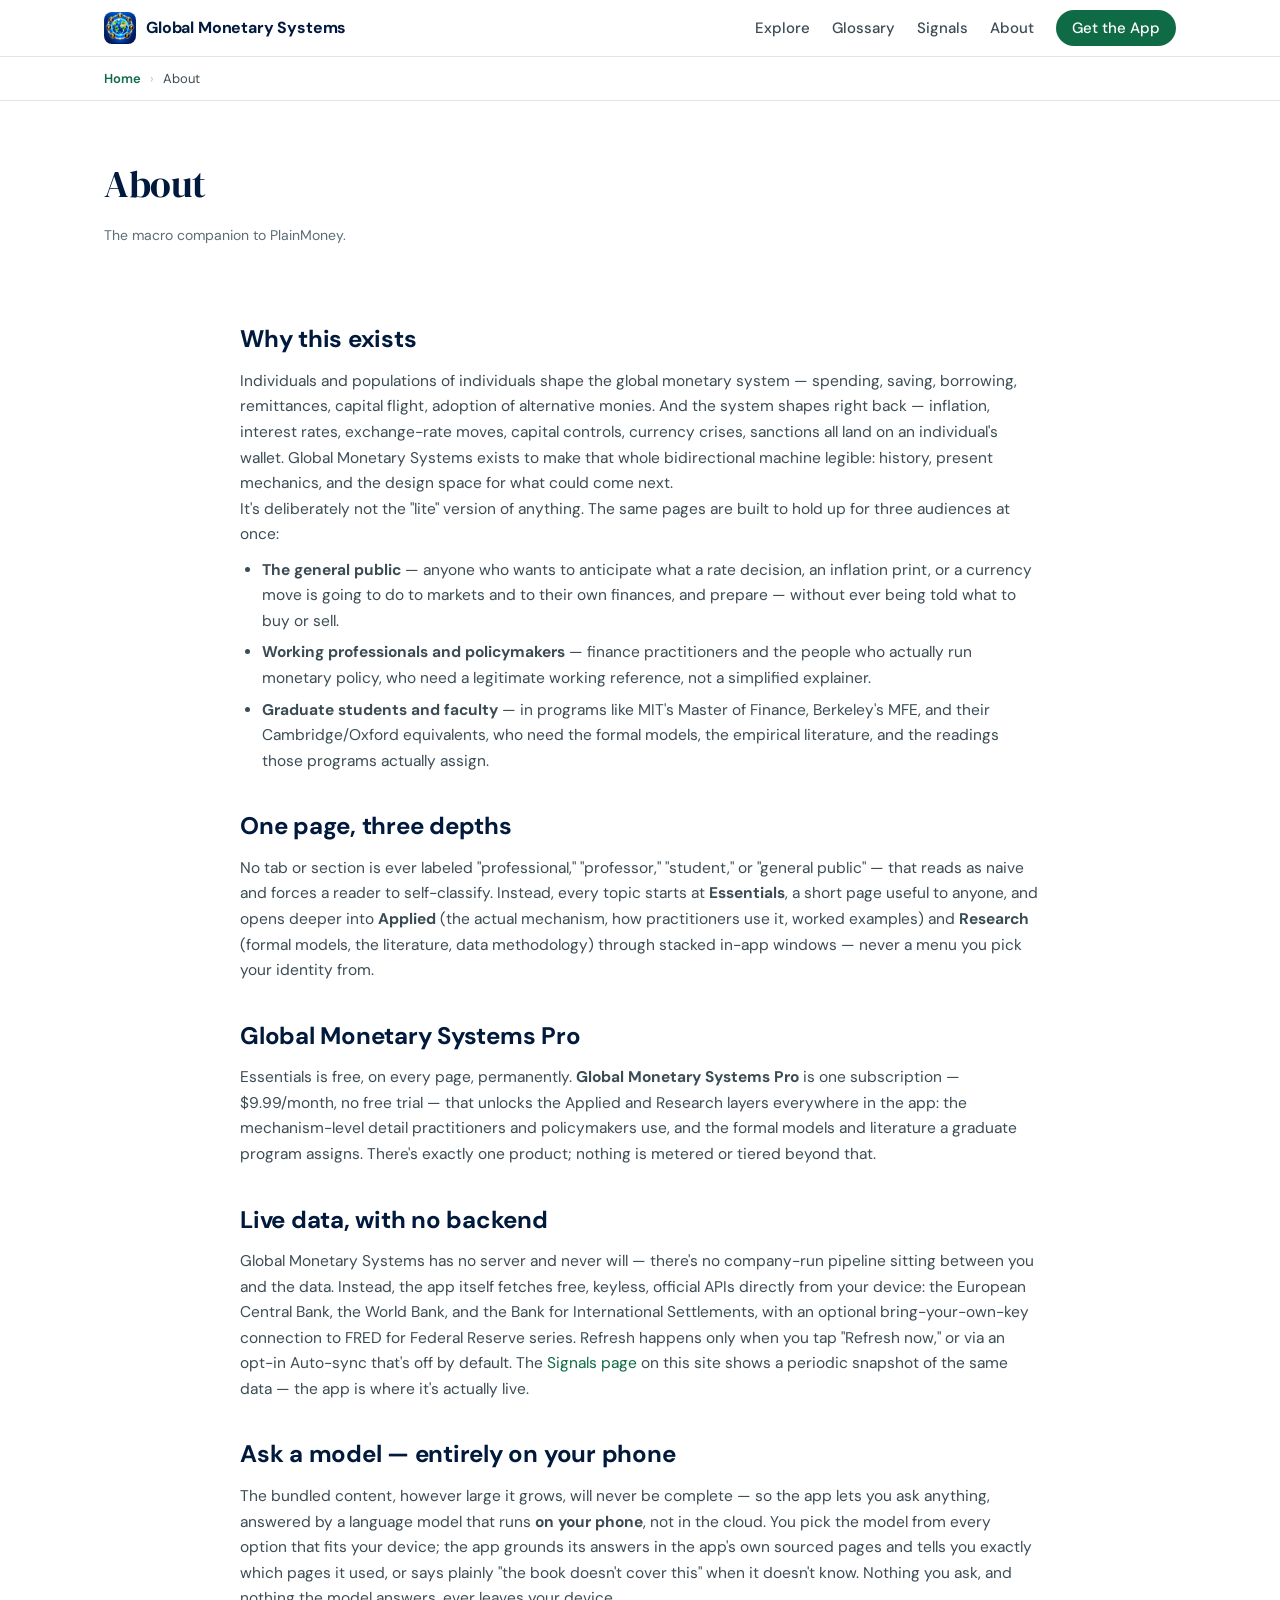
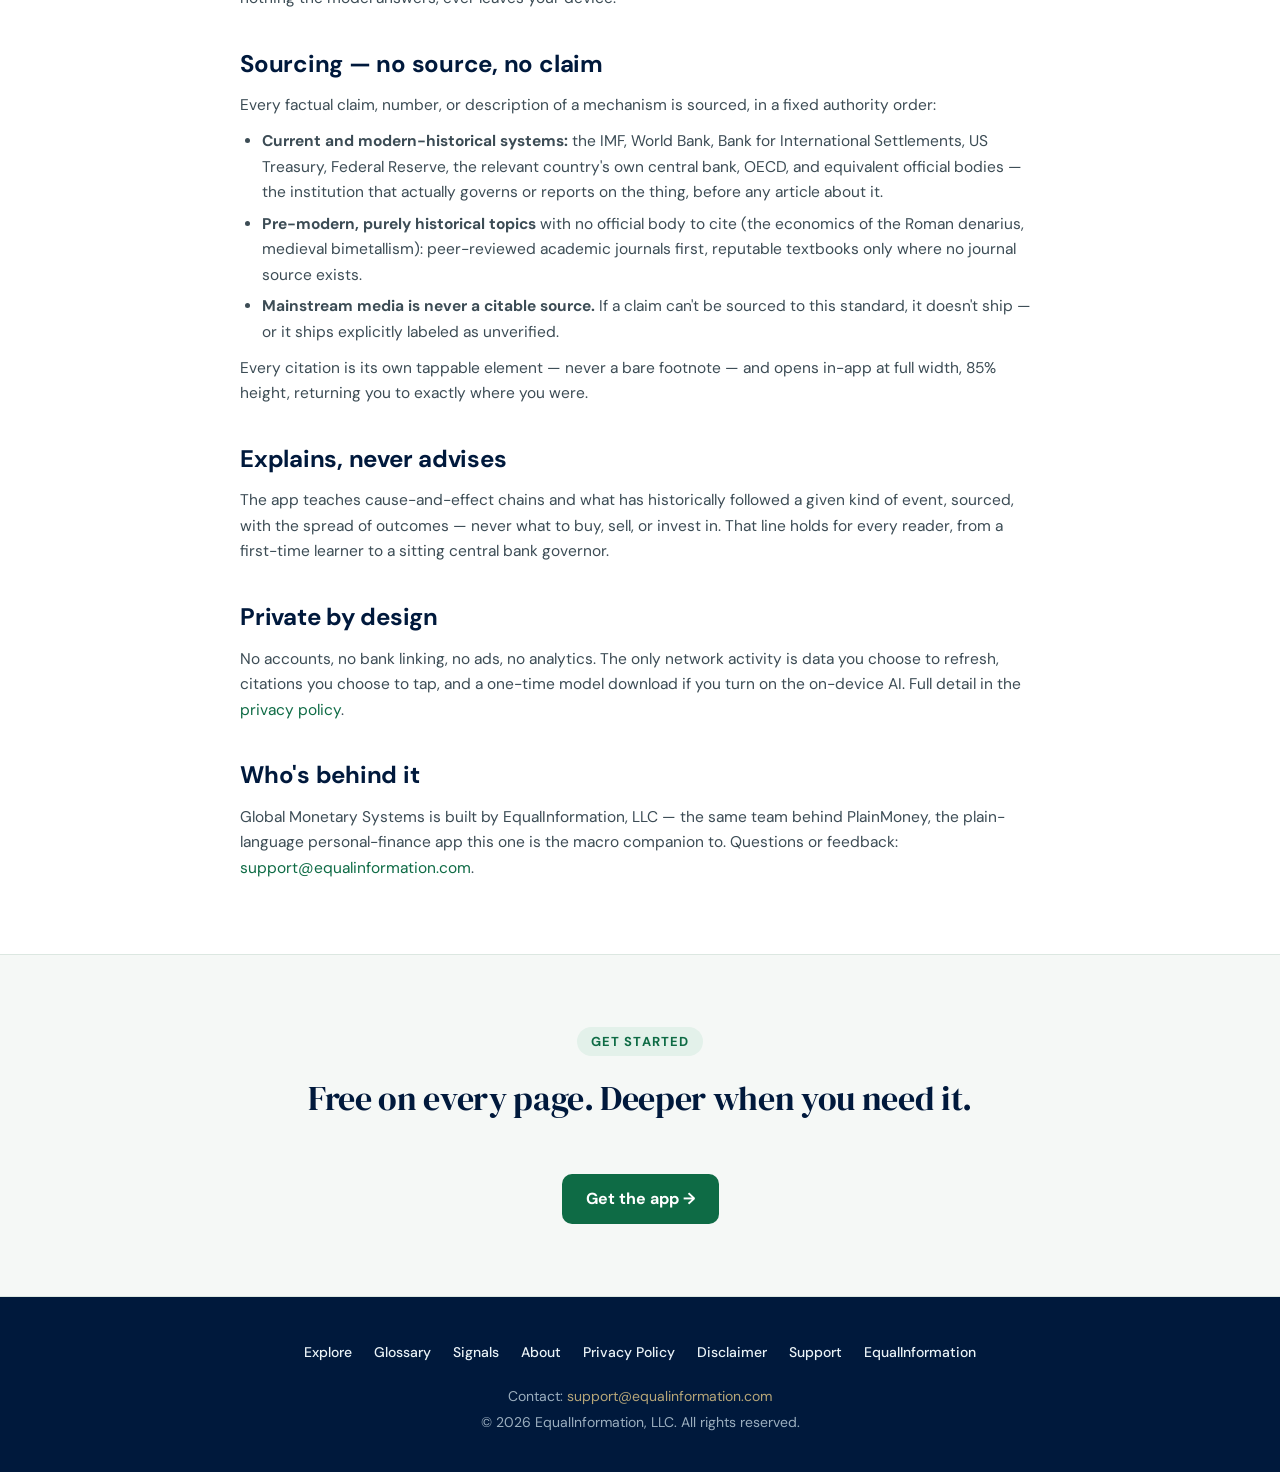
==== about/index.html @ e1665439 "Build the Global Monetary Systems companion marketing site A digital twin of the mobile apps: real s" ====
<!DOCTYPE html>
<html lang="en">
<head>
    <meta charset="UTF-8">
    <meta name="viewport" content="width=device-width, initial-scale=1.0">
    <title>About — Global Monetary Systems</title>
    <meta name="description" content="Why Global Monetary Systems exists, who it's for, the sourcing policy behind every claim, and what Global Monetary Systems Pro unlocks.">
    <link rel="canonical" href="https://bpupadhyaya.github.io/global-monetary-systems-site/about/">
    <meta property="og:title" content="About — Global Monetary Systems">
    <meta property="og:description" content="Why Global Monetary Systems exists, who it's for, and the sourcing policy behind every claim.">
    <meta property="og:url" content="https://bpupadhyaya.github.io/global-monetary-systems-site/about/">
    <meta property="og:image" content="https://bpupadhyaya.github.io/global-monetary-systems-site/assets/img/og-image.png">
    <meta property="og:type" content="website">
    <meta property="og:site_name" content="Global Monetary Systems">
    <link rel="icon" type="image/png" href="../assets/img/favicon.png">
    <link rel="apple-touch-icon" href="../assets/img/apple-touch-icon.png">
    <link rel="manifest" href="../site.webmanifest">
    <meta name="theme-color" content="#0A4A32">
    <link rel="preconnect" href="https://fonts.googleapis.com">
    <link rel="preconnect" href="https://fonts.gstatic.com" crossorigin>
    <link href="https://fonts.googleapis.com/css2?family=DM+Serif+Display:ital@0;1&family=DM+Sans:wght@400;500;600;700&display=swap" rel="stylesheet">
    <link rel="stylesheet" href="../assets/css/style.css">
</head>
<body>

<nav>
    <div class="nav-inner">
        <a href="../" class="nav-logo">
            <img src="../assets/img/favicon.png" alt="" width="32" height="32">
            Global Monetary Systems
        </a>
        <ul class="nav-links">
            <li><a href="../explore/">Explore</a></li>
            <li><a href="../glossary/">Glossary</a></li>
            <li><a href="../signals/">Signals</a></li>
            <li><a href="./">About</a></li>
            <li><a href="../#download" class="nav-cta">Get the App</a></li>
        </ul>
        <button class="mobile-menu-btn" onclick="document.querySelector('.nav-links').classList.toggle('show')" aria-label="Menu">&#9776;</button>
    </div>
</nav>
<div class="crumbs" role="navigation" aria-label="Breadcrumb"><div class="wrap"><a href="../">Home</a><span class="sep">&rsaquo;</span><span class="current">About</span></div></div>

<div class="page-title"><div class="wrap">
    <h1>About</h1>
    <p class="meta">The macro companion to PlainMoney.</p>
</div></div>

<div class="content wrap">

    <h2>Why this exists</h2>
    <p>
        Individuals and populations of individuals shape the global monetary system —
        spending, saving, borrowing, remittances, capital flight, adoption of alternative
        monies. And the system shapes right back — inflation, interest rates, exchange-rate
        moves, capital controls, currency crises, sanctions all land on an individual's
        wallet. Global Monetary Systems exists to make that whole bidirectional machine
        legible: history, present mechanics, and the design space for what could come next.
    </p>
    <p>
        It's deliberately not the "lite" version of anything. The same pages are built to
        hold up for three audiences at once:
    </p>
    <ul>
        <li><strong>The general public</strong> — anyone who wants to anticipate what a rate
        decision, an inflation print, or a currency move is going to do to markets and to
        their own finances, and prepare — without ever being told what to buy or sell.</li>
        <li><strong>Working professionals and policymakers</strong> — finance practitioners
        and the people who actually run monetary policy, who need a legitimate working
        reference, not a simplified explainer.</li>
        <li><strong>Graduate students and faculty</strong> — in programs like MIT's Master of
        Finance, Berkeley's MFE, and their Cambridge/Oxford equivalents, who need the formal
        models, the empirical literature, and the readings those programs actually assign.</li>
    </ul>

    <h2>One page, three depths</h2>
    <p>
        No tab or section is ever labeled "professional," "professor," "student," or
        "general public" — that reads as naive and forces a reader to self-classify. Instead,
        every topic starts at <strong>Essentials</strong>, a short page useful to anyone, and
        opens deeper into <strong>Applied</strong> (the actual mechanism, how practitioners
        use it, worked examples) and <strong>Research</strong> (formal models, the literature,
        data methodology) through stacked in-app windows — never a menu you pick your identity
        from.
    </p>

    <h2 id="pro">Global Monetary Systems Pro</h2>
    <p>
        Essentials is free, on every page, permanently. <strong>Global Monetary Systems Pro</strong>
        is one subscription — $9.99/month, no free trial — that unlocks the Applied and
        Research layers everywhere in the app: the mechanism-level detail practitioners and
        policymakers use, and the formal models and literature a graduate program assigns.
        There's exactly one product; nothing is metered or tiered beyond that.
    </p>

    <h2 id="live-data">Live data, with no backend</h2>
    <p>
        Global Monetary Systems has no server and never will — there's no company-run
        pipeline sitting between you and the data. Instead, the app itself fetches free,
        keyless, official APIs directly from your device: the European Central Bank, the
        World Bank, and the Bank for International Settlements, with an optional
        bring-your-own-key connection to FRED for Federal Reserve series. Refresh happens
        only when you tap "Refresh now," or via an opt-in Auto-sync that's off by default.
        The <a href="../signals/">Signals page</a> on this site shows a periodic snapshot of
        the same data — the app is where it's actually live.
    </p>

    <h2>Ask a model — entirely on your phone</h2>
    <p>
        The bundled content, however large it grows, will never be complete — so the app lets
        you ask anything, answered by a language model that runs <strong>on your phone</strong>,
        not in the cloud. You pick the model from every option that fits your device; the app
        grounds its answers in the app's own sourced pages and tells you exactly which pages
        it used, or says plainly "the book doesn't cover this" when it doesn't know. Nothing
        you ask, and nothing the model answers, ever leaves your device.
    </p>

    <h2>Sourcing — no source, no claim</h2>
    <p>
        Every factual claim, number, or description of a mechanism is sourced, in a fixed
        authority order:
    </p>
    <ul>
        <li><strong>Current and modern-historical systems:</strong> the IMF, World Bank, Bank
        for International Settlements, US Treasury, Federal Reserve, the relevant country's
        own central bank, OECD, and equivalent official bodies — the institution that actually
        governs or reports on the thing, before any article about it.</li>
        <li><strong>Pre-modern, purely historical topics</strong> with no official body to
        cite (the economics of the Roman denarius, medieval bimetallism): peer-reviewed
        academic journals first, reputable textbooks only where no journal source exists.</li>
        <li><strong>Mainstream media is never a citable source.</strong> If a claim can't be
        sourced to this standard, it doesn't ship — or it ships explicitly labeled as
        unverified.</li>
    </ul>
    <p>
        Every citation is its own tappable element — never a bare footnote — and opens in-app
        at full width, 85% height, returning you to exactly where you were.
    </p>

    <h2>Explains, never advises</h2>
    <p>
        The app teaches cause-and-effect chains and what has historically followed a given
        kind of event, sourced, with the spread of outcomes — never what to buy, sell, or
        invest in. That line holds for every reader, from a first-time learner to a sitting
        central bank governor.
    </p>

    <h2>Private by design</h2>
    <p>
        No accounts, no bank linking, no ads, no analytics. The only network activity is data
        you choose to refresh, citations you choose to tap, and a one-time model download if
        you turn on the on-device AI. Full detail in the <a href="../privacy/">privacy policy</a>.
    </p>

    <h2>Who's behind it</h2>
    <p>
        Global Monetary Systems is built by EqualInformation, LLC — the same team behind
        PlainMoney, the plain-language personal-finance app this one is the macro companion
        to. Questions or feedback: <a href="mailto:support@equalinformation.com">support@equalinformation.com</a>.
    </p>

</div>

<section class="tint">
    <div class="wrap" style="text-align:center;">
        <div class="section-head">
            <span class="kicker">Get started</span>
            <h2>Free on every page. Deeper when you need it.</h2>
        </div>
        <a class="btn" href="../#download">Get the app &rarr;</a>
    </div>
</section>

<footer>
    <div class="footer-inner">
        <ul class="footer-links">
            <li><a href="../explore/">Explore</a></li>
            <li><a href="../glossary/">Glossary</a></li>
            <li><a href="../signals/">Signals</a></li>
            <li><a href="./">About</a></li>
            <li><a href="../privacy/">Privacy Policy</a></li>
            <li><a href="../disclaimer/">Disclaimer</a></li>
            <li><a href="../support/">Support</a></li>
            <li><a href="https://equalinformation.com" target="_blank" rel="noopener">EqualInformation</a></li>
        </ul>
        <p class="footer-copy">
            Contact: <a href="mailto:support@equalinformation.com">support@equalinformation.com</a><br>
            &copy; 2026 EqualInformation, LLC. All rights reserved.
        </p>
    </div>
</footer>

</body>
</html>
---- assets/css/style.css ----
/* Global Monetary Systems — brand stylesheet
   Palette: "Atlas · Green" (DESIGN.md §10) — cool near-white, display green, navy/gold/teal
   accents lifted from the app icon. Typography: DM Serif Display (headlines) + DM Sans (body). */

:root {
    --green-900: #0A4A32;
    --green-800: #0C5A3D;
    --green-700: #0E6B45;   /* display green — headings, numbers, links, active pill */
    --green-600: #158552;
    --green-500: #1B8A5A;   /* sparkline */
    --green-100: #E3F1EA;   /* soft tint */
    --navy-900: #00193C;
    --navy-700: #072243;
    --gold-500: #C9971F;
    --gold-300: #F3D58D;
    --teal-500: #3C8892;
    --teal-300: #56A5B2;
    --ink: #10202B;
    --ink-soft: #3C4C55;
    --ink-faint: #5C6C75;
    --paper: #ffffff;
    --paper-tint: #F5F8F6;   /* Atlas near-white */
    --graticule: #C7D9D0;    /* watermark line color */
    --line: #DCE7E1;
    --amber-500: #C9971F;
    --radius: 14px;
    --shadow: 0 4px 24px rgba(10, 40, 30, 0.08);
    --maxw: 1120px;
}

* { margin: 0; padding: 0; box-sizing: border-box; }

html { scroll-behavior: smooth; }

body {
    font-family: 'DM Sans', -apple-system, BlinkMacSystemFont, 'Segoe UI', Roboto, sans-serif;
    color: var(--ink);
    background: var(--paper);
    line-height: 1.65;
    -webkit-font-smoothing: antialiased;
}

h1, h2, .serif { font-family: 'DM Serif Display', Georgia, serif; }

img { max-width: 100%; }

a { color: var(--green-700); text-decoration: none; }
a:hover { text-decoration: underline; }

.wrap { max-width: var(--maxw); margin: 0 auto; padding: 0 24px; }

/* ---------- Graticule watermark ---------- */
.graticule-bg {
    background-image:
        repeating-linear-gradient(90deg, var(--graticule) 0 1px, transparent 1px 140px),
        repeating-linear-gradient(0deg, var(--graticule) 0 1px, transparent 1px 140px);
    background-position: center;
    opacity: 1;
}

/* ---------- Navigation ---------- */
nav {
    position: sticky; top: 0; z-index: 50;
    background: rgba(255, 255, 255, 0.94);
    backdrop-filter: blur(10px);
    border-bottom: 1px solid var(--line);
}
.nav-inner {
    max-width: var(--maxw); margin: 0 auto; padding: 12px 24px;
    display: flex; align-items: center; gap: 28px;
}
.nav-logo {
    display: flex; align-items: center; gap: 10px;
    font-weight: 700; font-size: 16px; color: var(--navy-900);
    letter-spacing: -0.01em; font-family: 'DM Sans', sans-serif;
}
.nav-logo:hover { text-decoration: none; }
.nav-logo img { width: 32px; height: 32px; border-radius: 8px; }
.nav-links {
    display: flex; gap: 22px; list-style: none; margin-left: auto; align-items: center;
}
.nav-links a { color: var(--ink-soft); font-size: 15px; font-weight: 500; }
.nav-links a:hover { color: var(--green-700); text-decoration: none; }
.nav-cta {
    background: var(--green-700); color: #fff !important;
    padding: 8px 16px; border-radius: 999px; font-weight: 600;
}
.nav-cta:hover { background: var(--green-800); }
.mobile-menu-btn {
    display: none; margin-left: auto; background: none; border: none;
    font-size: 24px; color: var(--navy-900); cursor: pointer;
}

/* ---------- Hero ---------- */
.hero {
    position: relative; overflow: hidden;
    background: var(--paper-tint);
    padding: 84px 0 68px;
    text-align: center;
}
.hero::before {
    content: ""; position: absolute; inset: 0;
    background-image:
        repeating-linear-gradient(90deg, var(--graticule) 0 1px, transparent 1px 130px),
        repeating-linear-gradient(0deg, var(--graticule) 0 1px, transparent 1px 130px);
    -webkit-mask-image: radial-gradient(700px 420px at 50% 0%, #000 0%, transparent 75%);
    mask-image: radial-gradient(700px 420px at 50% 0%, #000 0%, transparent 75%);
    opacity: 0.55; pointer-events: none;
}
.hero .wrap { position: relative; }
.hero-sub { padding: 56px 0 36px; }

.crumbs { background: #fff; border-bottom: 1px solid var(--line); }
.crumbs .wrap { padding: 11px 24px; font-size: 13px; color: var(--ink-faint);
  display: flex; flex-wrap: wrap; align-items: center; gap: 2px 0; }
.crumbs a { color: var(--green-700); font-weight: 600; text-decoration: none; }
.crumbs a:hover { text-decoration: underline; }
.crumbs .sep { margin: 0 9px; color: #b9c9c0; }
.crumbs .current { color: var(--ink-soft); }

.hero h1 {
    font-size: clamp(32px, 5.2vw, 54px);
    font-weight: 400; letter-spacing: -0.01em; line-height: 1.14;
    color: var(--navy-900);
}
.hero h1 .accent { color: var(--green-700); }
.hero .tagline {
    margin-top: 14px; font-size: clamp(17px, 2.2vw, 21px);
    font-weight: 600; color: var(--green-700); font-style: italic;
    font-family: 'DM Serif Display', Georgia, serif;
}
.hero .lede {
    margin: 20px auto 0; max-width: 760px;
    font-size: 17px; color: var(--ink-soft);
}

/* Store badges */
.store-buttons {
    margin-top: 30px; display: flex; gap: 6px; justify-content: center;
    align-items: center; flex-wrap: wrap;
}
.store-buttons a:hover { opacity: 0.85; }
.badge-ios { height: 52px; width: auto; display: block; }
.badge-play { height: 78px; width: auto; display: block; }
.store-buttons.pending a, .store-buttons.pending span { filter: grayscale(60%); opacity: 0.55; }
.pending-note {
    margin-top: 10px; font-size: 13px; color: var(--ink-faint); font-weight: 600;
    display: flex; align-items: center; justify-content: center; gap: 8px;
}
.pending-note .pip {
    width: 7px; height: 7px; border-radius: 50%; background: var(--gold-500);
    display: inline-block; box-shadow: 0 0 0 3px rgba(201,151,31,0.18);
}

/* Stats band */
.stats {
    display: flex; justify-content: center; gap: 12px; flex-wrap: wrap;
    margin-top: 40px;
}
.stat {
    background: #fff; border: 1px solid var(--line); border-radius: var(--radius);
    box-shadow: var(--shadow); padding: 16px 22px; min-width: 148px;
}
.stat .num { font-size: 25px; font-weight: 700; color: var(--green-700); letter-spacing: -0.02em; font-family: 'DM Serif Display', serif; }
.stat .label { font-size: 13px; color: var(--ink-faint); font-weight: 500; }

/* ---------- Sections ---------- */
section { padding: 72px 0; }
section.tint { background: var(--paper-tint); border-top: 1px solid var(--line); border-bottom: 1px solid var(--line); }
.section-head { text-align: center; max-width: 740px; margin: 0 auto 48px; }
.section-head .kicker {
    display: inline-block; font-size: 13px; font-weight: 700; letter-spacing: 0.08em;
    text-transform: uppercase; color: var(--green-700);
    background: var(--green-100); border-radius: 999px; padding: 4px 14px; margin-bottom: 14px;
}
.section-head h2 { font-size: clamp(25px, 3.8vw, 34px); font-weight: 400; letter-spacing: -0.01em; color: var(--navy-900); }
.section-head p { margin-top: 12px; color: var(--ink-soft); }

/* Feature grid */
.grid { display: grid; grid-template-columns: repeat(3, 1fr); gap: 22px; }
.grid.two { grid-template-columns: repeat(2, 1fr); }
.card {
    background: #fff; border: 1px solid var(--line); border-radius: var(--radius);
    box-shadow: var(--shadow); padding: 26px;
}
.card .icon {
    width: 44px; height: 44px; border-radius: 12px; display: flex;
    align-items: center; justify-content: center; font-size: 21px;
    background: var(--green-100); margin-bottom: 16px;
}
.card .icon.gold { background: #FBF0D9; }
.card .icon.teal { background: #E4F1F2; }
.card h3 { font-size: 17px; font-weight: 700; color: var(--navy-900); margin-bottom: 8px; }
.card p { font-size: 15px; color: var(--ink-soft); }
.card .pro-tag {
    display: inline-block; margin-top: 10px; font-size: 11px; font-weight: 700;
    letter-spacing: 0.06em; text-transform: uppercase; color: var(--gold-500);
    background: #FBF0D9; padding: 3px 10px; border-radius: 999px;
}
.card .app-tag {
    display: inline-block; margin-top: 10px; font-size: 11px; font-weight: 700;
    letter-spacing: 0.06em; text-transform: uppercase; color: var(--teal-500);
    background: #E4F1F2; padding: 3px 10px; border-radius: 999px;
}

/* App screenshots strip */
.screens-strip {
    display: grid; grid-template-columns: repeat(5, 1fr); gap: 22px;
    max-width: 1080px; margin: 0 auto;
}
.phone { margin: 0; text-align: center; }
.phone img {
    width: 100%; height: auto; display: block;
    border-radius: 26px;
    border: 6px solid var(--navy-900);
    box-shadow: 0 12px 34px rgba(0, 25, 60, 0.25);
    background: #000;
}
.phone figcaption {
    margin-top: 12px; font-size: 13.5px; font-weight: 600; color: var(--ink-soft);
}
@media (max-width: 980px) {
    .screens-strip { grid-template-columns: repeat(3, 1fr); }
}
@media (max-width: 640px) {
    .screens-strip { grid-template-columns: repeat(2, 1fr); max-width: 480px; }
}

/* Layer pills (Essentials / Applied / Research) */
.layers { display: flex; gap: 14px; justify-content: center; flex-wrap: wrap; margin-top: 30px; }
.layer-pill {
    flex: 1 1 260px; max-width: 320px; background: #fff; border: 1px solid var(--line);
    border-radius: var(--radius); padding: 22px; box-shadow: var(--shadow);
}
.layer-pill .tag {
    display: inline-block; font-size: 12px; font-weight: 700; letter-spacing: 0.06em;
    text-transform: uppercase; border-radius: 999px; padding: 4px 12px; margin-bottom: 12px;
}
.layer-pill.essentials .tag { background: var(--green-100); color: var(--green-700); }
.layer-pill.applied .tag,
.layer-pill.research .tag { background: #FBF0D9; color: var(--gold-500); }
.layer-pill h3 { font-size: 16px; color: var(--navy-900); margin-bottom: 8px; }
.layer-pill p { font-size: 14.5px; color: var(--ink-soft); }
.layer-pill .price { margin-top: 12px; font-size: 13px; font-weight: 700; color: var(--ink-faint); }

/* KPI / topic chips */
.chips { display: flex; flex-wrap: wrap; gap: 10px; justify-content: center; }
.chip {
    background: #fff; border: 1px solid var(--line); border-radius: 999px;
    padding: 8px 16px; font-size: 14px; font-weight: 600; color: var(--green-800, #0f5b40);
}
.chip.locked { color: var(--ink-faint); }
.chip.locked::after { content: " 🔒"; font-size: 11px; }

/* Platforms */
.platforms { display: flex; flex-wrap: wrap; gap: 12px; justify-content: center; }
.platform {
    background: #E4F1F2; color: var(--teal-500);
    border-radius: 999px; padding: 8px 18px; font-weight: 600; font-size: 14px;
}

/* Privacy banner */
.privacy-banner {
    background: linear-gradient(120deg, var(--navy-900), var(--green-900));
    color: #fff; border-radius: 20px; padding: 48px 40px; text-align: center;
}
.privacy-banner h2 { font-size: clamp(23px, 3.4vw, 30px); font-weight: 400; letter-spacing: -0.01em; }
.privacy-banner p { margin: 14px auto 0; max-width: 660px; opacity: 0.92; }
.privacy-banner a { color: var(--gold-300); font-weight: 600; }

/* ---------- Explore / module directory ---------- */
.module-grid { display: grid; grid-template-columns: repeat(2, 1fr); gap: 18px; }
@media (max-width: 760px) { .module-grid { grid-template-columns: 1fr; } }
.module-card {
    background: #fff; border: 1px solid var(--line); border-radius: var(--radius);
    padding: 22px 24px; box-shadow: var(--shadow);
}
.module-card .letter {
    display: inline-flex; align-items: center; justify-content: center;
    width: 30px; height: 30px; border-radius: 9px; background: var(--navy-900); color: #fff;
    font-weight: 700; font-size: 14px; margin-right: 10px; vertical-align: -7px;
}
.module-card h3 { display: inline; font-size: 16.5px; color: var(--navy-900); }
.module-card .q { margin-top: 8px; font-size: 14px; color: var(--ink-soft); }
.module-card ul.teasers { margin: 12px 0 0; padding-left: 0; list-style: none; }
.module-card ul.teasers li {
    font-size: 13.5px; color: var(--ink-faint); padding: 5px 0 5px 16px; position: relative;
    border-top: 1px dashed var(--line);
}
.module-card ul.teasers li:first-child { border-top: none; }
.module-card ul.teasers li::before {
    content: "›"; position: absolute; left: 0; color: var(--green-700); font-weight: 700;
}

/* ---------- Glossary ---------- */
.glossary-toolbar { max-width: 480px; margin: 0 auto 34px; }
.glossary-toolbar input[type="search"] {
    width: 100%; padding: 12px 16px; font-size: 15px; border: 1px solid var(--line);
    border-radius: 999px; font-family: inherit; color: var(--ink);
    background: #fff url('data:image/svg+xml;utf8,<svg xmlns="http://www.w3.org/2000/svg" width="16" height="16" fill="none" stroke="%235C6C75" stroke-width="2"><circle cx="6.5" cy="6.5" r="5"/><line x1="10.5" y1="10.5" x2="15" y2="15"/></svg>') no-repeat 16px center;
    padding-left: 42px;
}
.glossary-toolbar input[type="search"]:focus { outline: 2px solid var(--green-500); outline-offset: 1px; }
.glossary-grid { columns: 2 340px; column-gap: 22px; }
@media (max-width: 700px) { .glossary-grid { columns: 1; } }
.term {
    break-inside: avoid; background: #fff; border: 1px solid var(--line); border-radius: 12px;
    padding: 16px 18px; margin-bottom: 16px;
}
.term dt { font-weight: 700; color: var(--navy-900); font-size: 15.5px; }
.term dt .aka { font-weight: 500; color: var(--ink-faint); font-size: 12.5px; }
.term dd { margin: 6px 0 0; color: var(--ink-soft); font-size: 14.5px; }
.term .more { display: block; margin-top: 8px; font-size: 12.5px; font-weight: 700; color: var(--gold-500); }
.term.hide { display: none; }
.glossary-count { text-align: center; color: var(--ink-faint); font-size: 14px; margin: -14px 0 30px; }

/* ---------- Signals ---------- */
.signals-table { width: 100%; border-collapse: collapse; background: #fff; border: 1px solid var(--line); border-radius: var(--radius); overflow: hidden; }
.signals-table th, .signals-table td { padding: 14px 18px; text-align: left; font-size: 14.5px; }
.signals-table thead th {
    background: var(--paper-tint); color: var(--ink-faint); font-weight: 700; font-size: 12px;
    letter-spacing: 0.05em; text-transform: uppercase; border-bottom: 1px solid var(--line);
}
.signals-table tbody tr:not(:last-child) td { border-bottom: 1px solid var(--line); }
.signals-table td.value { font-family: 'DM Serif Display', serif; color: var(--green-700); font-size: 18px; }
.signals-table td.asof { color: var(--ink-faint); font-size: 13px; }
.signals-table td.source { color: var(--ink-faint); font-size: 13px; }
.snapshot-note {
    background: var(--green-100); border: 1px solid #cbe6d8; border-radius: var(--radius);
    padding: 16px 20px; margin: 22px 0; color: var(--green-800, #0f5b40); font-size: 14.5px;
}

/* ---------- Content pages (privacy, disclaimer, support, about) ---------- */
.page-title { padding: 52px 0 8px; }
.page-title h1 { font-size: clamp(27px, 4.2vw, 38px); font-weight: 400; letter-spacing: -0.01em; color: var(--navy-900); }
.page-title .meta { color: var(--ink-faint); margin-top: 8px; font-size: 14px; }
.content { padding: 32px 0 72px; max-width: 800px; }
.content h2, .content h3 { color: var(--navy-900); margin: 32px 0 10px; letter-spacing: -0.01em; font-weight: 700; font-family: 'DM Sans', sans-serif; }
.content h3 { font-size: 18px; }
.content p, .content li { color: var(--ink-soft); font-size: 15.5px; }
.content ul { padding-left: 22px; margin: 10px 0; }
.content li { margin: 6px 0; }
.policy-number {
    display: inline-flex; align-items: center; justify-content: center;
    width: 26px; height: 26px; border-radius: 8px; margin-right: 8px;
    background: var(--green-100); color: var(--green-700);
    font-size: 13px; font-weight: 700; vertical-align: 2px;
}
.notice {
    background: #E4F1F2; border: 1px solid #cfe3e6; border-radius: var(--radius);
    padding: 18px 22px; margin: 20px 0; color: var(--teal-500); font-size: 15px;
}

/* Buttons */
.btn {
    display: inline-block; background: var(--green-700); color: #fff;
    border-radius: 10px; padding: 12px 24px; font-weight: 700;
}
.btn:hover { background: var(--green-800); text-decoration: none; }
.btn.outline { background: transparent; border: 2px solid var(--green-700); color: var(--green-700); padding: 10px 22px; }
.btn.gold { background: var(--gold-500); }
.btn.gold:hover { background: #b3860f; }

/* ---------- Footer ---------- */
footer {
    background: var(--navy-900); color: #cfe0ea; padding: 44px 0 36px;
    font-size: 14px;
}
.footer-inner { max-width: var(--maxw); margin: 0 auto; padding: 0 24px; text-align: center; }
.footer-links { list-style: none; display: flex; gap: 22px; justify-content: center; flex-wrap: wrap; margin-bottom: 18px; }
.footer-links a { color: #eaf3f7; font-weight: 500; }
.footer-copy { opacity: 0.75; line-height: 1.9; }
.footer-copy a { color: var(--gold-300); }

/* ---------- Responsive ---------- */
@media (max-width: 860px) {
    .grid { grid-template-columns: repeat(2, 1fr); }
}
@media (max-width: 768px) {
    .nav-links {
        display: none; position: absolute; top: 100%; left: 0; right: 0;
        background: #fff; border-bottom: 1px solid var(--line);
        flex-direction: column; padding: 16px 24px; gap: 14px; align-items: flex-start;
    }
    .nav-links.show { display: flex; }
    .mobile-menu-btn { display: block; }
}
@media (max-width: 560px) {
    .grid { grid-template-columns: 1fr; }
    .hero { padding: 56px 0 48px; }
}
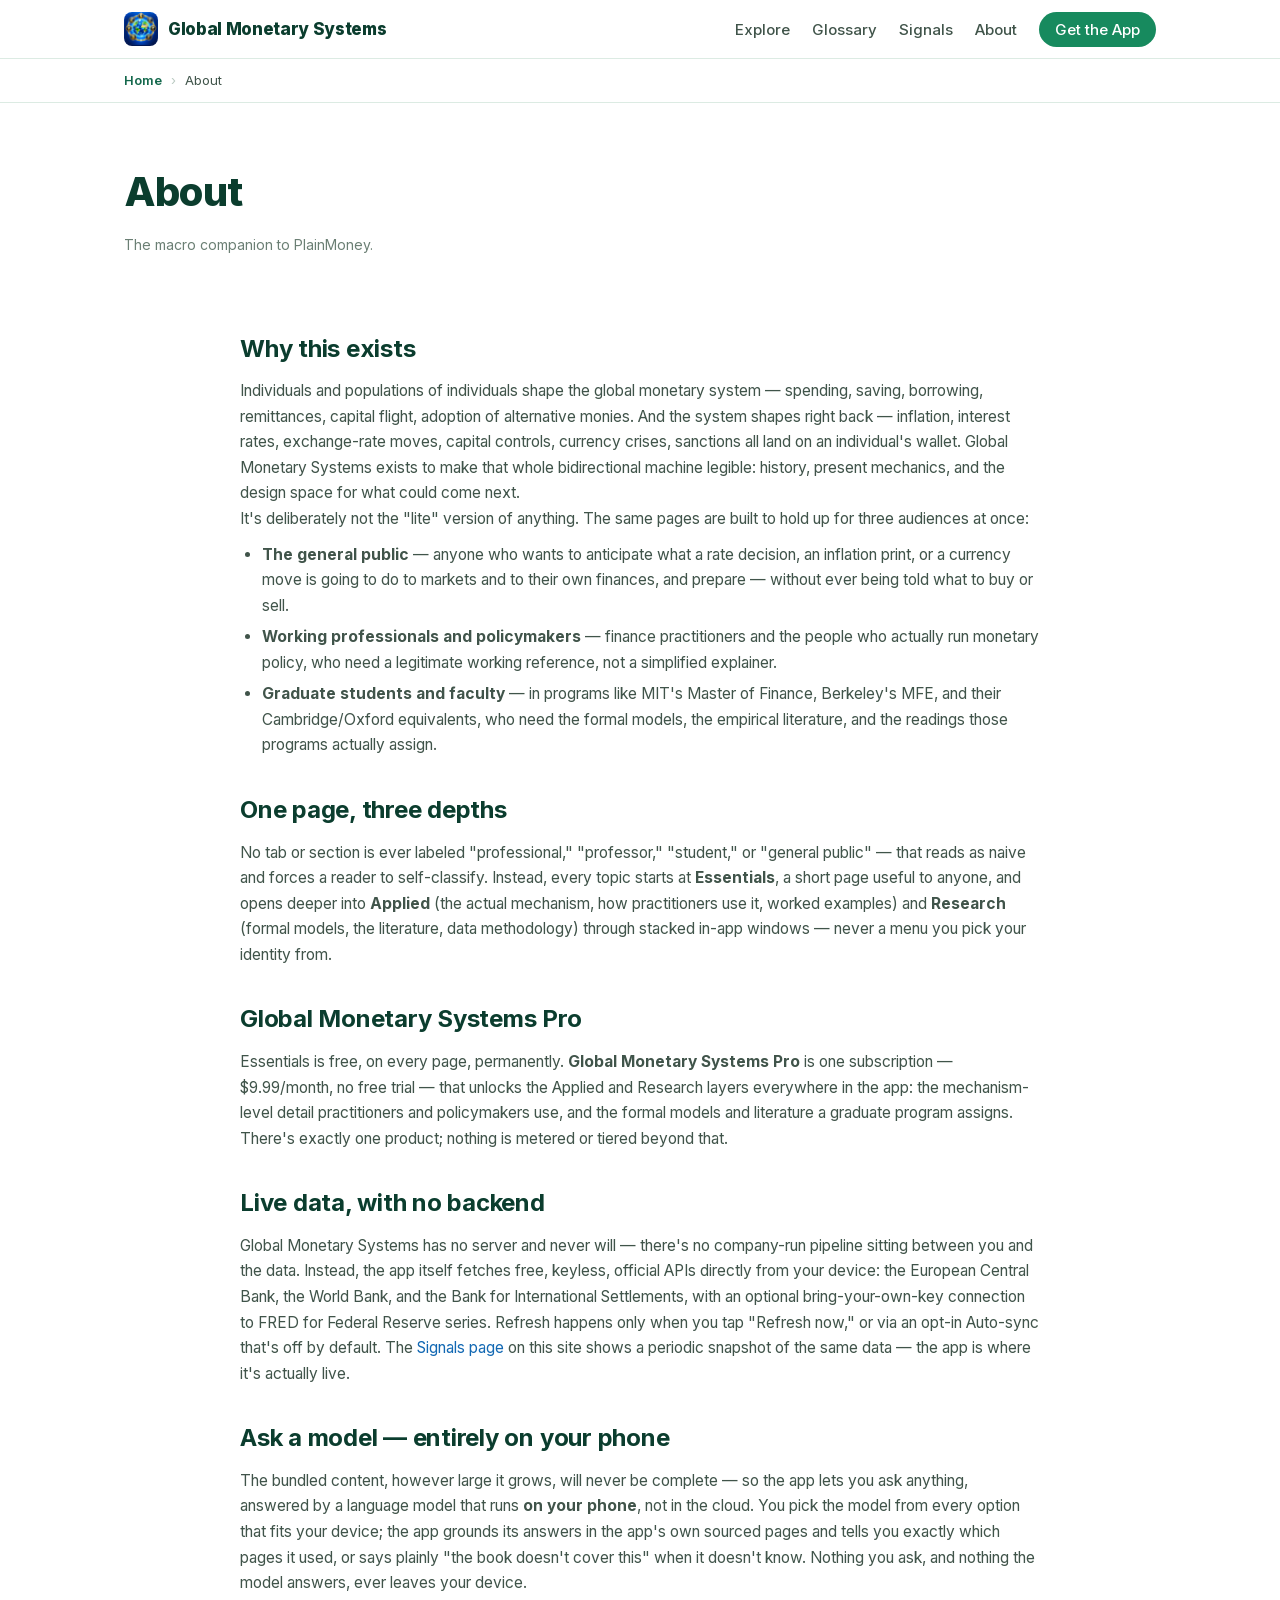
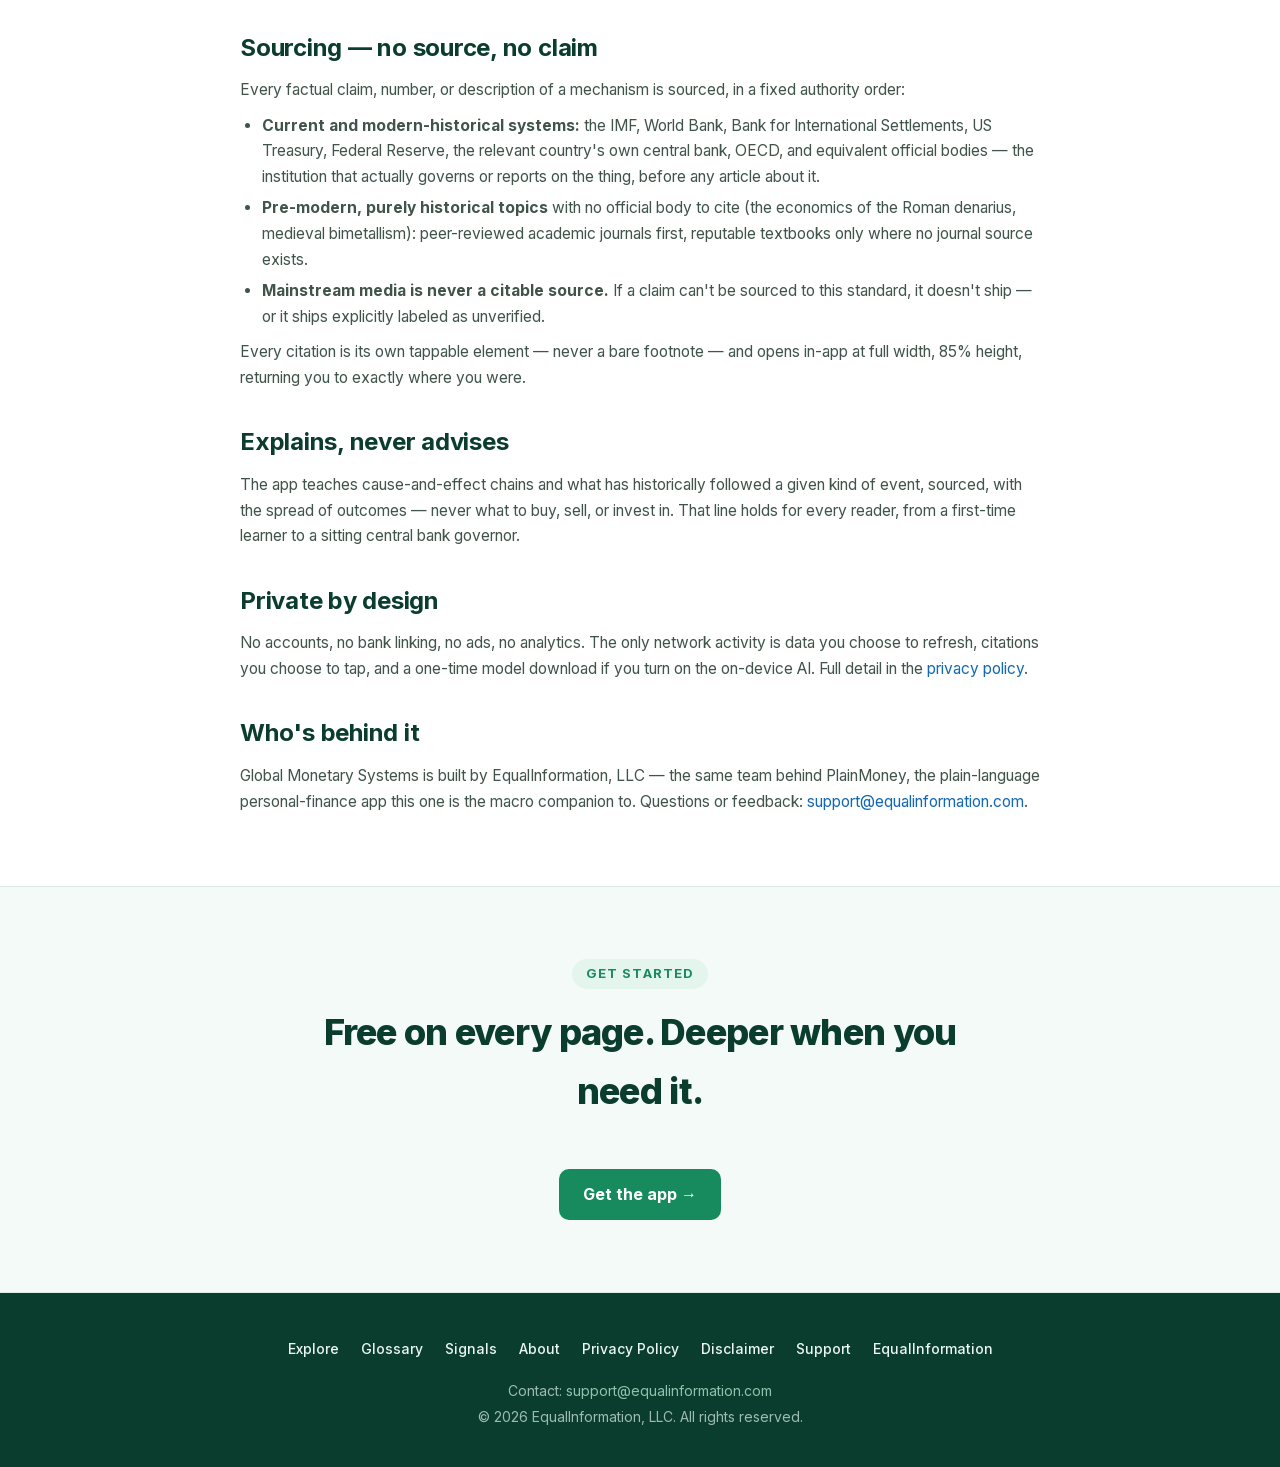
==== commit 3f282651: "Restyle to literally match nutrisize-health-site's palette and font Bhim's original brief was to reu" ====
--- a/about/index.html
+++ b/about/index.html
@@ -5,20 +5,18 @@
     <meta name="viewport" content="width=device-width, initial-scale=1.0">
     <title>About — Global Monetary Systems</title>
     <meta name="description" content="Why Global Monetary Systems exists, who it's for, the sourcing policy behind every claim, and what Global Monetary Systems Pro unlocks.">
-    <link rel="canonical" href="https://bpupadhyaya.github.io/global-monetary-systems-site/about/">
+    <link rel="canonical" href="https://equalinformation.com/global-monetary-systems-site/about/">
     <meta property="og:title" content="About — Global Monetary Systems">
     <meta property="og:description" content="Why Global Monetary Systems exists, who it's for, and the sourcing policy behind every claim.">
-    <meta property="og:url" content="https://bpupadhyaya.github.io/global-monetary-systems-site/about/">
-    <meta property="og:image" content="https://bpupadhyaya.github.io/global-monetary-systems-site/assets/img/og-image.png">
+    <meta property="og:url" content="https://equalinformation.com/global-monetary-systems-site/about/">
+    <meta property="og:image" content="https://equalinformation.com/global-monetary-systems-site/assets/img/og-image.png">
     <meta property="og:type" content="website">
     <meta property="og:site_name" content="Global Monetary Systems">
     <link rel="icon" type="image/png" href="../assets/img/favicon.png">
     <link rel="apple-touch-icon" href="../assets/img/apple-touch-icon.png">
     <link rel="manifest" href="../site.webmanifest">
-    <meta name="theme-color" content="#0A4A32">
-    <link rel="preconnect" href="https://fonts.googleapis.com">
-    <link rel="preconnect" href="https://fonts.gstatic.com" crossorigin>
-    <link href="https://fonts.googleapis.com/css2?family=DM+Serif+Display:ital@0;1&family=DM+Sans:wght@400;500;600;700&display=swap" rel="stylesheet">
+    <meta name="theme-color" content="#0b3d2e">
+    <link rel="stylesheet" href="../assets/fonts/inter.css">
     <link rel="stylesheet" href="../assets/css/style.css">
 </head>
 <body>
--- a/assets/fonts/inter.css
+++ b/assets/fonts/inter.css
@@ -0,0 +1,10 @@
+/* Inter variable font (latin subset) — self-hosted, no third-party requests.
+   Single variable file covers all weights 100–900. */
+@font-face {
+    font-family: 'Inter';
+    font-style: normal;
+    font-weight: 100 900;
+    font-display: swap;
+    src: url(inter-latin-var.woff2) format('woff2');
+    unicode-range: U+0000-00FF, U+0131, U+0152-0153, U+02BB-02BC, U+02C6, U+02DA, U+02DC, U+0304, U+0308, U+0329, U+2000-206F, U+20AC, U+2122, U+2191, U+2193, U+2212, U+2215, U+FEFF, U+FFFD;
+}
--- a/assets/css/style.css
+++ b/assets/css/style.css
@@ -1,31 +1,28 @@
 /* Global Monetary Systems — brand stylesheet
-   Palette: "Atlas · Green" (DESIGN.md §10) — cool near-white, display green, navy/gold/teal
-   accents lifted from the app icon. Typography: DM Serif Display (headlines) + DM Sans (body). */
+   Palette and type copied literally from nutrisize-health-site: clinical blue (trust) +
+   green (go/verified), Inter throughout. Structure/components are this site's own. */
 
 :root {
-    --green-900: #0A4A32;
-    --green-800: #0C5A3D;
-    --green-700: #0E6B45;   /* display green — headings, numbers, links, active pill */
-    --green-600: #158552;
-    --green-500: #1B8A5A;   /* sparkline */
-    --green-100: #E3F1EA;   /* soft tint */
-    --navy-900: #00193C;
-    --navy-700: #072243;
-    --gold-500: #C9971F;
-    --gold-300: #F3D58D;
-    --teal-500: #3C8892;
-    --teal-300: #56A5B2;
-    --ink: #10202B;
-    --ink-soft: #3C4C55;
-    --ink-faint: #5C6C75;
+    --green-900: #0b3d2e;
+    --green-700: #14684c;
+    --green-600: #178a5e;
+    --green-500: #1fa971;
+    --green-100: #e3f5ec;
+    --blue-700: #0b4f8a;
+    --blue-600: #1268b3;
+    --blue-100: #e5f0fa;
+    --amber-500: #d97706;
+    --amber-100: #fdecd3;
+    --red-500: #dc2626;
+    --ink: #12211b;
+    --ink-soft: #40544a;
+    --ink-faint: #6b7f74;
     --paper: #ffffff;
-    --paper-tint: #F5F8F6;   /* Atlas near-white */
-    --graticule: #C7D9D0;    /* watermark line color */
-    --line: #DCE7E1;
-    --amber-500: #C9971F;
+    --paper-tint: #f4faf7;
+    --line: #dcebe3;
     --radius: 14px;
-    --shadow: 0 4px 24px rgba(10, 40, 30, 0.08);
-    --maxw: 1120px;
+    --shadow: 0 4px 24px rgba(11, 61, 46, 0.08);
+    --maxw: 1080px;
 }
 
 * { margin: 0; padding: 0; box-sizing: border-box; }
@@ -33,35 +30,24 @@
 html { scroll-behavior: smooth; }
 
 body {
-    font-family: 'DM Sans', -apple-system, BlinkMacSystemFont, 'Segoe UI', Roboto, sans-serif;
+    font-family: 'Inter', -apple-system, BlinkMacSystemFont, 'Segoe UI', Roboto, sans-serif;
     color: var(--ink);
     background: var(--paper);
     line-height: 1.65;
     -webkit-font-smoothing: antialiased;
 }
 
-h1, h2, .serif { font-family: 'DM Serif Display', Georgia, serif; }
-
 img { max-width: 100%; }
 
-a { color: var(--green-700); text-decoration: none; }
+a { color: var(--blue-600); text-decoration: none; }
 a:hover { text-decoration: underline; }
 
 .wrap { max-width: var(--maxw); margin: 0 auto; padding: 0 24px; }
-
-/* ---------- Graticule watermark ---------- */
-.graticule-bg {
-    background-image:
-        repeating-linear-gradient(90deg, var(--graticule) 0 1px, transparent 1px 140px),
-        repeating-linear-gradient(0deg, var(--graticule) 0 1px, transparent 1px 140px);
-    background-position: center;
-    opacity: 1;
-}
 
 /* ---------- Navigation ---------- */
 nav {
     position: sticky; top: 0; z-index: 50;
-    background: rgba(255, 255, 255, 0.94);
+    background: rgba(255, 255, 255, 0.92);
     backdrop-filter: blur(10px);
     border-bottom: 1px solid var(--line);
 }
@@ -71,44 +57,36 @@
 }
 .nav-logo {
     display: flex; align-items: center; gap: 10px;
-    font-weight: 700; font-size: 16px; color: var(--navy-900);
-    letter-spacing: -0.01em; font-family: 'DM Sans', sans-serif;
+    font-weight: 800; font-size: 17px; color: var(--green-900);
+    letter-spacing: -0.02em;
 }
 .nav-logo:hover { text-decoration: none; }
-.nav-logo img { width: 32px; height: 32px; border-radius: 8px; }
+.nav-logo img { width: 34px; height: 34px; border-radius: 8px; }
 .nav-links {
     display: flex; gap: 22px; list-style: none; margin-left: auto; align-items: center;
 }
 .nav-links a { color: var(--ink-soft); font-size: 15px; font-weight: 500; }
 .nav-links a:hover { color: var(--green-700); text-decoration: none; }
 .nav-cta {
-    background: var(--green-700); color: #fff !important;
+    background: var(--green-600); color: #fff !important;
     padding: 8px 16px; border-radius: 999px; font-weight: 600;
 }
-.nav-cta:hover { background: var(--green-800); }
+.nav-cta:hover { background: var(--green-700); }
 .mobile-menu-btn {
     display: none; margin-left: auto; background: none; border: none;
-    font-size: 24px; color: var(--navy-900); cursor: pointer;
+    font-size: 24px; color: var(--green-900); cursor: pointer;
 }
 
 /* ---------- Hero ---------- */
 .hero {
-    position: relative; overflow: hidden;
-    background: var(--paper-tint);
-    padding: 84px 0 68px;
+    background:
+        radial-gradient(1000px 500px at 85% -10%, var(--blue-100) 0%, transparent 60%),
+        radial-gradient(900px 500px at 10% 110%, var(--green-100) 0%, transparent 60%),
+        var(--paper-tint);
+    padding: 88px 0 72px;
     text-align: center;
 }
-.hero::before {
-    content: ""; position: absolute; inset: 0;
-    background-image:
-        repeating-linear-gradient(90deg, var(--graticule) 0 1px, transparent 1px 130px),
-        repeating-linear-gradient(0deg, var(--graticule) 0 1px, transparent 1px 130px);
-    -webkit-mask-image: radial-gradient(700px 420px at 50% 0%, #000 0%, transparent 75%);
-    mask-image: radial-gradient(700px 420px at 50% 0%, #000 0%, transparent 75%);
-    opacity: 0.55; pointer-events: none;
-}
-.hero .wrap { position: relative; }
-.hero-sub { padding: 56px 0 36px; }
+.hero-sub { padding: 56px 0 40px; }
 
 .crumbs { background: #fff; border-bottom: 1px solid var(--line); }
 .crumbs .wrap { padding: 11px 24px; font-size: 13px; color: var(--ink-faint);
@@ -119,61 +97,60 @@
 .crumbs .current { color: var(--ink-soft); }
 
 .hero h1 {
-    font-size: clamp(32px, 5.2vw, 54px);
-    font-weight: 400; letter-spacing: -0.01em; line-height: 1.14;
-    color: var(--navy-900);
-}
-.hero h1 .accent { color: var(--green-700); }
+    font-size: clamp(34px, 5.5vw, 56px);
+    font-weight: 900; letter-spacing: -0.03em; line-height: 1.12;
+    color: var(--green-900);
+}
+.hero h1 .accent { color: var(--green-600); }
 .hero .tagline {
-    margin-top: 14px; font-size: clamp(17px, 2.2vw, 21px);
-    font-weight: 600; color: var(--green-700); font-style: italic;
-    font-family: 'DM Serif Display', Georgia, serif;
+    margin-top: 14px; font-size: clamp(17px, 2.4vw, 22px);
+    font-weight: 600; color: var(--blue-700);
 }
 .hero .lede {
-    margin: 20px auto 0; max-width: 760px;
+    margin: 22px auto 0; max-width: 760px;
     font-size: 17px; color: var(--ink-soft);
 }
 
 /* Store badges */
 .store-buttons {
-    margin-top: 30px; display: flex; gap: 6px; justify-content: center;
+    margin-top: 34px; display: flex; gap: 6px; justify-content: center;
     align-items: center; flex-wrap: wrap;
 }
 .store-buttons a:hover { opacity: 0.85; }
-.badge-ios { height: 52px; width: auto; display: block; }
-.badge-play { height: 78px; width: auto; display: block; }
+.badge-ios { height: 54px; width: auto; display: block; }
+.badge-play { height: 80px; width: auto; display: block; }
 .store-buttons.pending a, .store-buttons.pending span { filter: grayscale(60%); opacity: 0.55; }
 .pending-note {
     margin-top: 10px; font-size: 13px; color: var(--ink-faint); font-weight: 600;
     display: flex; align-items: center; justify-content: center; gap: 8px;
 }
 .pending-note .pip {
-    width: 7px; height: 7px; border-radius: 50%; background: var(--gold-500);
-    display: inline-block; box-shadow: 0 0 0 3px rgba(201,151,31,0.18);
+    width: 7px; height: 7px; border-radius: 50%; background: var(--amber-500);
+    display: inline-block; box-shadow: 0 0 0 3px rgba(217,119,6,0.18);
 }
 
 /* Stats band */
 .stats {
     display: flex; justify-content: center; gap: 12px; flex-wrap: wrap;
-    margin-top: 40px;
+    margin-top: 44px;
 }
 .stat {
     background: #fff; border: 1px solid var(--line); border-radius: var(--radius);
-    box-shadow: var(--shadow); padding: 16px 22px; min-width: 148px;
-}
-.stat .num { font-size: 25px; font-weight: 700; color: var(--green-700); letter-spacing: -0.02em; font-family: 'DM Serif Display', serif; }
+    box-shadow: var(--shadow); padding: 16px 22px; min-width: 150px;
+}
+.stat .num { font-size: 26px; font-weight: 800; color: var(--green-700); letter-spacing: -0.02em; }
 .stat .label { font-size: 13px; color: var(--ink-faint); font-weight: 500; }
 
 /* ---------- Sections ---------- */
 section { padding: 72px 0; }
 section.tint { background: var(--paper-tint); border-top: 1px solid var(--line); border-bottom: 1px solid var(--line); }
-.section-head { text-align: center; max-width: 740px; margin: 0 auto 48px; }
+.section-head { text-align: center; max-width: 720px; margin: 0 auto 48px; }
 .section-head .kicker {
     display: inline-block; font-size: 13px; font-weight: 700; letter-spacing: 0.08em;
-    text-transform: uppercase; color: var(--green-700);
+    text-transform: uppercase; color: var(--green-600);
     background: var(--green-100); border-radius: 999px; padding: 4px 14px; margin-bottom: 14px;
 }
-.section-head h2 { font-size: clamp(25px, 3.8vw, 34px); font-weight: 400; letter-spacing: -0.01em; color: var(--navy-900); }
+.section-head h2 { font-size: clamp(26px, 4vw, 36px); font-weight: 800; letter-spacing: -0.02em; color: var(--green-900); }
 .section-head p { margin-top: 12px; color: var(--ink-soft); }
 
 /* Feature grid */
@@ -184,23 +161,24 @@
     box-shadow: var(--shadow); padding: 26px;
 }
 .card .icon {
-    width: 44px; height: 44px; border-radius: 12px; display: flex;
-    align-items: center; justify-content: center; font-size: 21px;
+    width: 46px; height: 46px; border-radius: 12px; display: flex;
+    align-items: center; justify-content: center; font-size: 22px;
     background: var(--green-100); margin-bottom: 16px;
 }
-.card .icon.gold { background: #FBF0D9; }
-.card .icon.teal { background: #E4F1F2; }
-.card h3 { font-size: 17px; font-weight: 700; color: var(--navy-900); margin-bottom: 8px; }
+.card .icon.blue { background: var(--blue-100); }
+.card .icon.gold { background: var(--amber-100); }
+.card .icon.teal { background: var(--blue-100); }
+.card h3 { font-size: 18px; font-weight: 700; color: var(--green-900); margin-bottom: 8px; }
 .card p { font-size: 15px; color: var(--ink-soft); }
 .card .pro-tag {
     display: inline-block; margin-top: 10px; font-size: 11px; font-weight: 700;
-    letter-spacing: 0.06em; text-transform: uppercase; color: var(--gold-500);
-    background: #FBF0D9; padding: 3px 10px; border-radius: 999px;
+    letter-spacing: 0.06em; text-transform: uppercase; color: var(--amber-500);
+    background: var(--amber-100); padding: 3px 10px; border-radius: 999px;
 }
 .card .app-tag {
     display: inline-block; margin-top: 10px; font-size: 11px; font-weight: 700;
-    letter-spacing: 0.06em; text-transform: uppercase; color: var(--teal-500);
-    background: #E4F1F2; padding: 3px 10px; border-radius: 999px;
+    letter-spacing: 0.06em; text-transform: uppercase; color: var(--blue-700);
+    background: var(--blue-100); padding: 3px 10px; border-radius: 999px;
 }
 
 /* App screenshots strip */
@@ -212,8 +190,8 @@
 .phone img {
     width: 100%; height: auto; display: block;
     border-radius: 26px;
-    border: 6px solid var(--navy-900);
-    box-shadow: 0 12px 34px rgba(0, 25, 60, 0.25);
+    border: 6px solid #10241c;
+    box-shadow: 0 12px 34px rgba(11, 61, 46, 0.25);
     background: #000;
 }
 .phone figcaption {
@@ -238,8 +216,8 @@
 }
 .layer-pill.essentials .tag { background: var(--green-100); color: var(--green-700); }
 .layer-pill.applied .tag,
-.layer-pill.research .tag { background: #FBF0D9; color: var(--gold-500); }
-.layer-pill h3 { font-size: 16px; color: var(--navy-900); margin-bottom: 8px; }
+.layer-pill.research .tag { background: var(--amber-100); color: var(--amber-500); }
+.layer-pill h3 { font-size: 16px; color: var(--green-900); margin-bottom: 8px; }
 .layer-pill p { font-size: 14.5px; color: var(--ink-soft); }
 .layer-pill .price { margin-top: 12px; font-size: 13px; font-weight: 700; color: var(--ink-faint); }
 
@@ -247,26 +225,26 @@
 .chips { display: flex; flex-wrap: wrap; gap: 10px; justify-content: center; }
 .chip {
     background: #fff; border: 1px solid var(--line); border-radius: 999px;
-    padding: 8px 16px; font-size: 14px; font-weight: 600; color: var(--green-800, #0f5b40);
+    padding: 8px 16px; font-size: 14px; font-weight: 600; color: var(--green-700);
 }
 .chip.locked { color: var(--ink-faint); }
-.chip.locked::after { content: " 🔒"; font-size: 11px; }
+.chip.locked::after { content: " \1F512"; font-size: 11px; }
 
 /* Platforms */
 .platforms { display: flex; flex-wrap: wrap; gap: 12px; justify-content: center; }
 .platform {
-    background: #E4F1F2; color: var(--teal-500);
+    background: var(--blue-100); color: var(--blue-700);
     border-radius: 999px; padding: 8px 18px; font-weight: 600; font-size: 14px;
 }
 
 /* Privacy banner */
 .privacy-banner {
-    background: linear-gradient(120deg, var(--navy-900), var(--green-900));
+    background: linear-gradient(120deg, var(--green-900), var(--blue-700));
     color: #fff; border-radius: 20px; padding: 48px 40px; text-align: center;
 }
-.privacy-banner h2 { font-size: clamp(23px, 3.4vw, 30px); font-weight: 400; letter-spacing: -0.01em; }
+.privacy-banner h2 { font-size: clamp(24px, 3.6vw, 32px); font-weight: 800; letter-spacing: -0.02em; }
 .privacy-banner p { margin: 14px auto 0; max-width: 660px; opacity: 0.92; }
-.privacy-banner a { color: var(--gold-300); font-weight: 600; }
+.privacy-banner a { color: #bdf0d8; font-weight: 600; }
 
 /* ---------- Explore / module directory ---------- */
 .module-grid { display: grid; grid-template-columns: repeat(2, 1fr); gap: 18px; }
@@ -277,10 +255,10 @@
 }
 .module-card .letter {
     display: inline-flex; align-items: center; justify-content: center;
-    width: 30px; height: 30px; border-radius: 9px; background: var(--navy-900); color: #fff;
+    width: 30px; height: 30px; border-radius: 9px; background: var(--green-700); color: #fff;
     font-weight: 700; font-size: 14px; margin-right: 10px; vertical-align: -7px;
 }
-.module-card h3 { display: inline; font-size: 16.5px; color: var(--navy-900); }
+.module-card h3 { display: inline; font-size: 16.5px; color: var(--green-900); }
 .module-card .q { margin-top: 8px; font-size: 14px; color: var(--ink-soft); }
 .module-card ul.teasers { margin: 12px 0 0; padding-left: 0; list-style: none; }
 .module-card ul.teasers li {
@@ -289,7 +267,7 @@
 }
 .module-card ul.teasers li:first-child { border-top: none; }
 .module-card ul.teasers li::before {
-    content: "›"; position: absolute; left: 0; color: var(--green-700); font-weight: 700;
+    content: "\203A"; position: absolute; left: 0; color: var(--green-700); font-weight: 700;
 }
 
 /* ---------- Glossary ---------- */
@@ -297,7 +275,7 @@
 .glossary-toolbar input[type="search"] {
     width: 100%; padding: 12px 16px; font-size: 15px; border: 1px solid var(--line);
     border-radius: 999px; font-family: inherit; color: var(--ink);
-    background: #fff url('data:image/svg+xml;utf8,<svg xmlns="http://www.w3.org/2000/svg" width="16" height="16" fill="none" stroke="%235C6C75" stroke-width="2"><circle cx="6.5" cy="6.5" r="5"/><line x1="10.5" y1="10.5" x2="15" y2="15"/></svg>') no-repeat 16px center;
+    background: #fff url('data:image/svg+xml;utf8,<svg xmlns="http://www.w3.org/2000/svg" width="16" height="16" fill="none" stroke="%236b7f74" stroke-width="2"><circle cx="6.5" cy="6.5" r="5"/><line x1="10.5" y1="10.5" x2="15" y2="15"/></svg>') no-repeat 16px center;
     padding-left: 42px;
 }
 .glossary-toolbar input[type="search"]:focus { outline: 2px solid var(--green-500); outline-offset: 1px; }
@@ -307,10 +285,10 @@
     break-inside: avoid; background: #fff; border: 1px solid var(--line); border-radius: 12px;
     padding: 16px 18px; margin-bottom: 16px;
 }
-.term dt { font-weight: 700; color: var(--navy-900); font-size: 15.5px; }
+.term dt { font-weight: 700; color: var(--green-900); font-size: 15.5px; }
 .term dt .aka { font-weight: 500; color: var(--ink-faint); font-size: 12.5px; }
 .term dd { margin: 6px 0 0; color: var(--ink-soft); font-size: 14.5px; }
-.term .more { display: block; margin-top: 8px; font-size: 12.5px; font-weight: 700; color: var(--gold-500); }
+.term .more { display: block; margin-top: 8px; font-size: 12.5px; font-weight: 700; color: var(--blue-600); }
 .term.hide { display: none; }
 .glossary-count { text-align: center; color: var(--ink-faint); font-size: 14px; margin: -14px 0 30px; }
 
@@ -322,21 +300,21 @@
     letter-spacing: 0.05em; text-transform: uppercase; border-bottom: 1px solid var(--line);
 }
 .signals-table tbody tr:not(:last-child) td { border-bottom: 1px solid var(--line); }
-.signals-table td.value { font-family: 'DM Serif Display', serif; color: var(--green-700); font-size: 18px; }
+.signals-table td.value { font-weight: 800; color: var(--green-700); font-size: 17px; }
 .signals-table td.asof { color: var(--ink-faint); font-size: 13px; }
 .signals-table td.source { color: var(--ink-faint); font-size: 13px; }
 .snapshot-note {
     background: var(--green-100); border: 1px solid #cbe6d8; border-radius: var(--radius);
-    padding: 16px 20px; margin: 22px 0; color: var(--green-800, #0f5b40); font-size: 14.5px;
+    padding: 16px 20px; margin: 22px 0; color: var(--green-700); font-size: 14.5px;
 }
 
 /* ---------- Content pages (privacy, disclaimer, support, about) ---------- */
-.page-title { padding: 52px 0 8px; }
-.page-title h1 { font-size: clamp(27px, 4.2vw, 38px); font-weight: 400; letter-spacing: -0.01em; color: var(--navy-900); }
+.page-title { padding: 56px 0 8px; }
+.page-title h1 { font-size: clamp(28px, 4.5vw, 40px); font-weight: 800; letter-spacing: -0.02em; color: var(--green-900); }
 .page-title .meta { color: var(--ink-faint); margin-top: 8px; font-size: 14px; }
 .content { padding: 32px 0 72px; max-width: 800px; }
-.content h2, .content h3 { color: var(--navy-900); margin: 32px 0 10px; letter-spacing: -0.01em; font-weight: 700; font-family: 'DM Sans', sans-serif; }
-.content h3 { font-size: 18px; }
+.content h2, .content h3 { color: var(--green-900); margin: 32px 0 10px; letter-spacing: -0.01em; }
+.content h3 { font-size: 19px; }
 .content p, .content li { color: var(--ink-soft); font-size: 15.5px; }
 .content ul { padding-left: 22px; margin: 10px 0; }
 .content li { margin: 6px 0; }
@@ -347,30 +325,30 @@
     font-size: 13px; font-weight: 700; vertical-align: 2px;
 }
 .notice {
-    background: #E4F1F2; border: 1px solid #cfe3e6; border-radius: var(--radius);
-    padding: 18px 22px; margin: 20px 0; color: var(--teal-500); font-size: 15px;
+    background: var(--blue-100); border: 1px solid #cbe1f5; border-radius: var(--radius);
+    padding: 18px 22px; margin: 20px 0; color: var(--blue-700); font-size: 15px;
 }
 
 /* Buttons */
 .btn {
-    display: inline-block; background: var(--green-700); color: #fff;
+    display: inline-block; background: var(--green-600); color: #fff;
     border-radius: 10px; padding: 12px 24px; font-weight: 700;
 }
-.btn:hover { background: var(--green-800); text-decoration: none; }
-.btn.outline { background: transparent; border: 2px solid var(--green-700); color: var(--green-700); padding: 10px 22px; }
-.btn.gold { background: var(--gold-500); }
-.btn.gold:hover { background: #b3860f; }
+.btn:hover { background: var(--green-700); text-decoration: none; }
+.btn.outline { background: transparent; border: 2px solid var(--green-600); color: var(--green-700); padding: 10px 22px; }
+.btn.gold { background: var(--amber-500); }
+.btn.gold:hover { background: #b3620a; }
 
 /* ---------- Footer ---------- */
 footer {
-    background: var(--navy-900); color: #cfe0ea; padding: 44px 0 36px;
+    background: var(--green-900); color: #cfe6db; padding: 44px 0 36px;
     font-size: 14px;
 }
 .footer-inner { max-width: var(--maxw); margin: 0 auto; padding: 0 24px; text-align: center; }
 .footer-links { list-style: none; display: flex; gap: 22px; justify-content: center; flex-wrap: wrap; margin-bottom: 18px; }
-.footer-links a { color: #eaf3f7; font-weight: 500; }
+.footer-links a { color: #eaf7f0; font-weight: 500; }
 .footer-copy { opacity: 0.75; line-height: 1.9; }
-.footer-copy a { color: var(--gold-300); }
+.footer-copy a { color: #bdf0d8; }
 
 /* ---------- Responsive ---------- */
 @media (max-width: 860px) {
@@ -387,5 +365,5 @@
 }
 @media (max-width: 560px) {
     .grid { grid-template-columns: 1fr; }
-    .hero { padding: 56px 0 48px; }
-}
+    .hero { padding: 60px 0 52px; }
+}
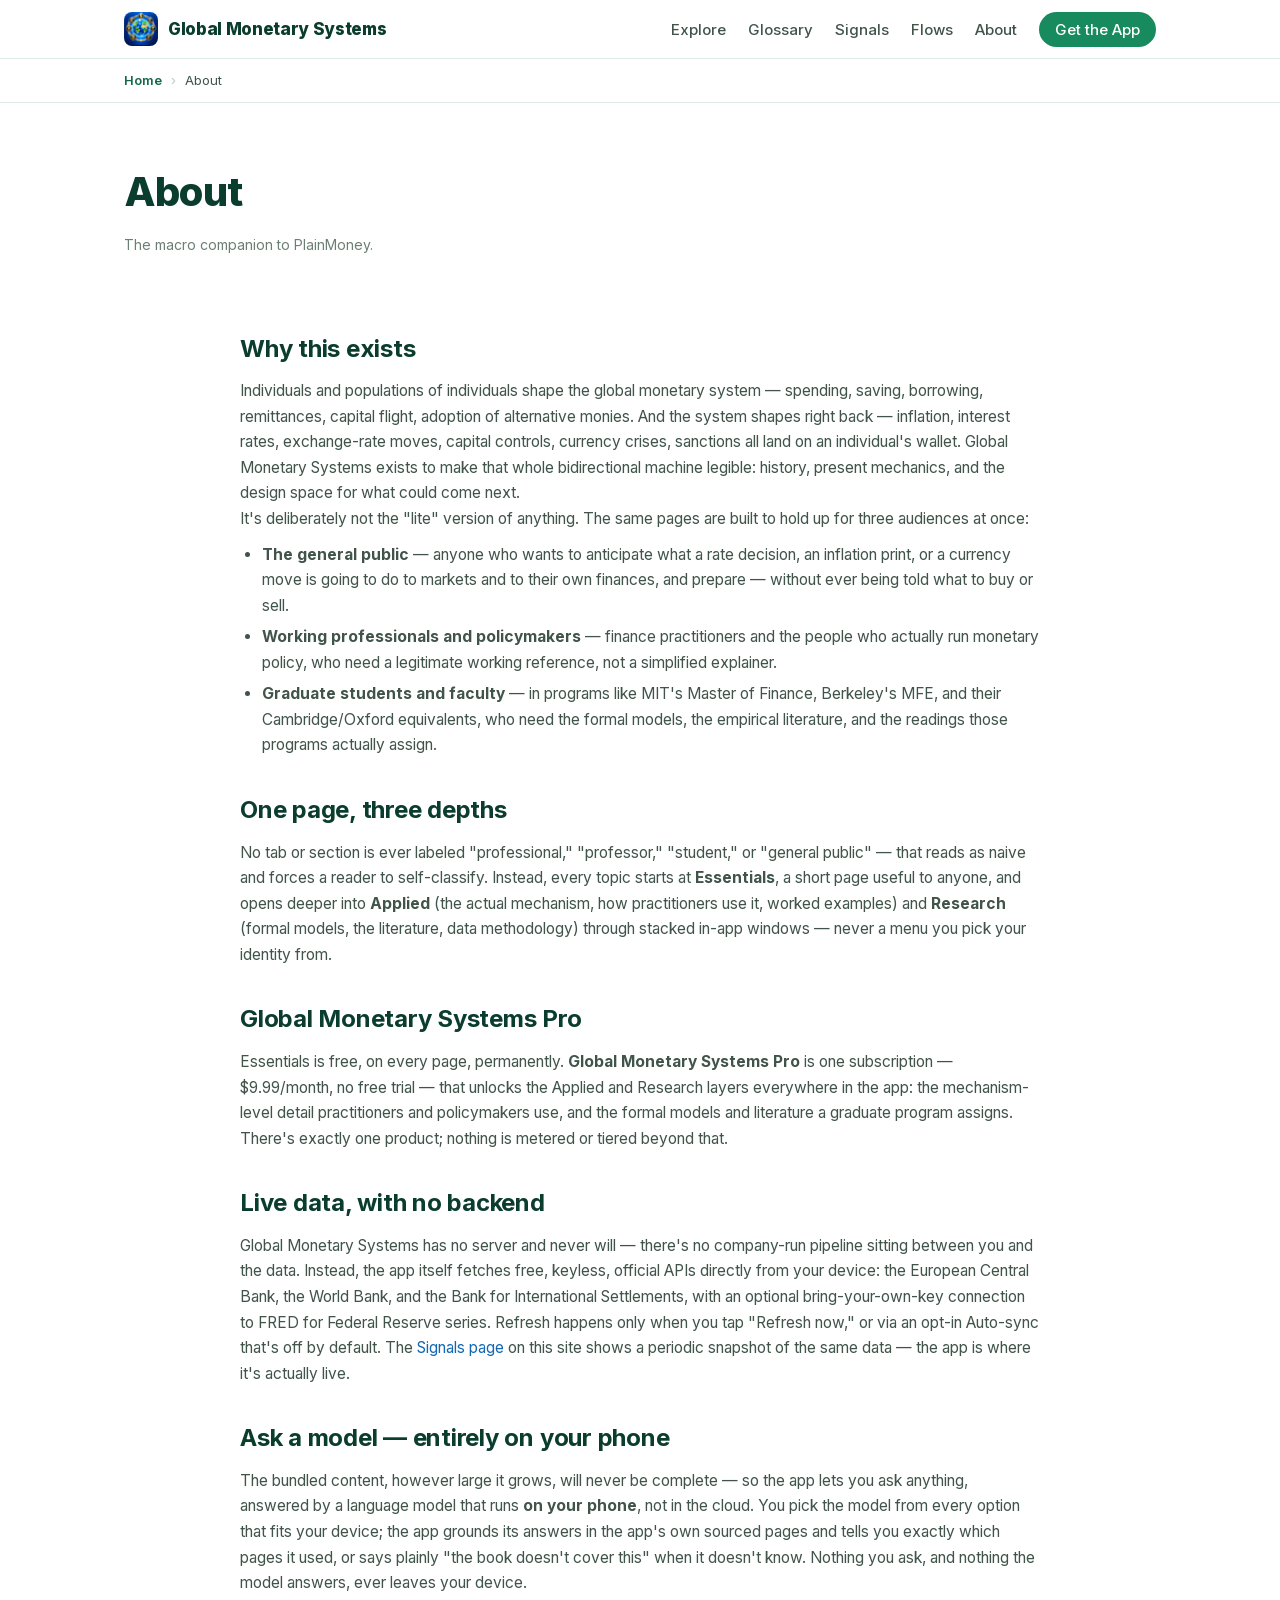
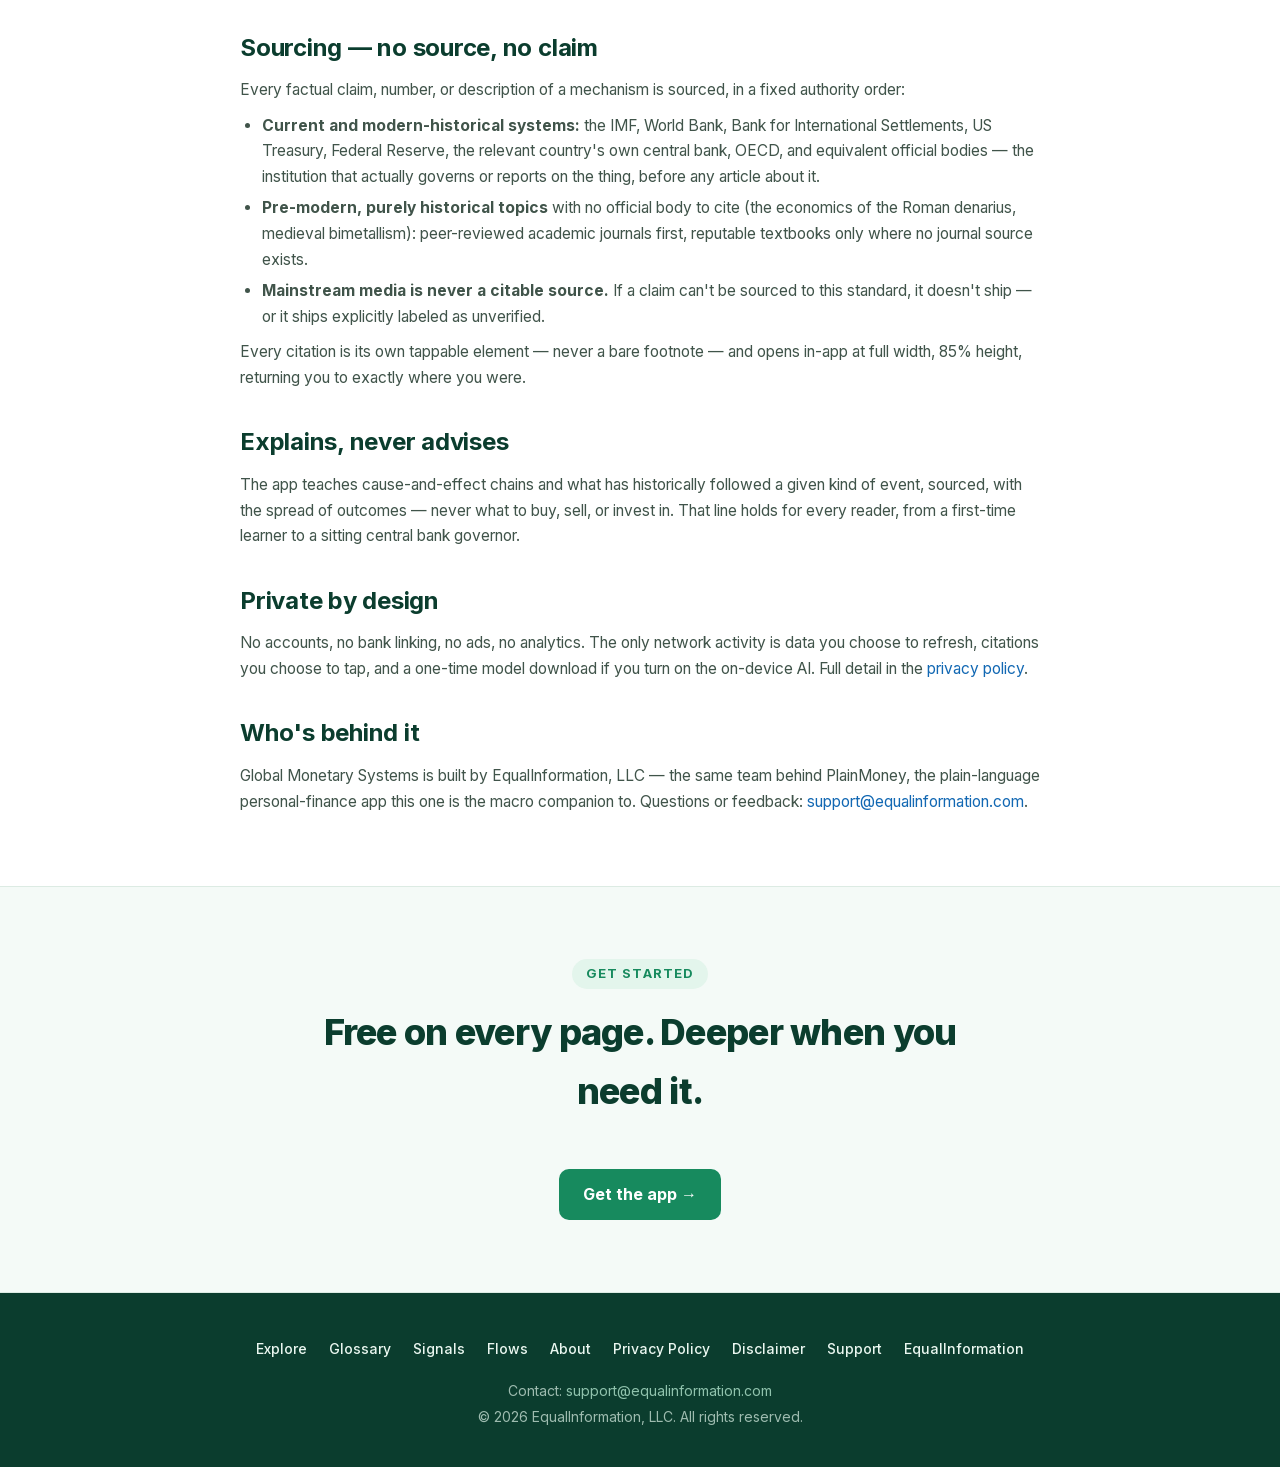
==== commit 0056b8a2: "Add "How Money Actually Moves" — an interactive payment-network simulation A new /flows/ page: a D3-" ====
--- a/about/index.html
+++ b/about/index.html
@@ -31,6 +31,7 @@
             <li><a href="../explore/">Explore</a></li>
             <li><a href="../glossary/">Glossary</a></li>
             <li><a href="../signals/">Signals</a></li>
+            <li><a href="../flows/">Flows</a></li>
             <li><a href="./">About</a></li>
             <li><a href="../#download" class="nav-cta">Get the App</a></li>
         </ul>
@@ -175,6 +176,7 @@
             <li><a href="../explore/">Explore</a></li>
             <li><a href="../glossary/">Glossary</a></li>
             <li><a href="../signals/">Signals</a></li>
+            <li><a href="../flows/">Flows</a></li>
             <li><a href="./">About</a></li>
             <li><a href="../privacy/">Privacy Policy</a></li>
             <li><a href="../disclaimer/">Disclaimer</a></li>
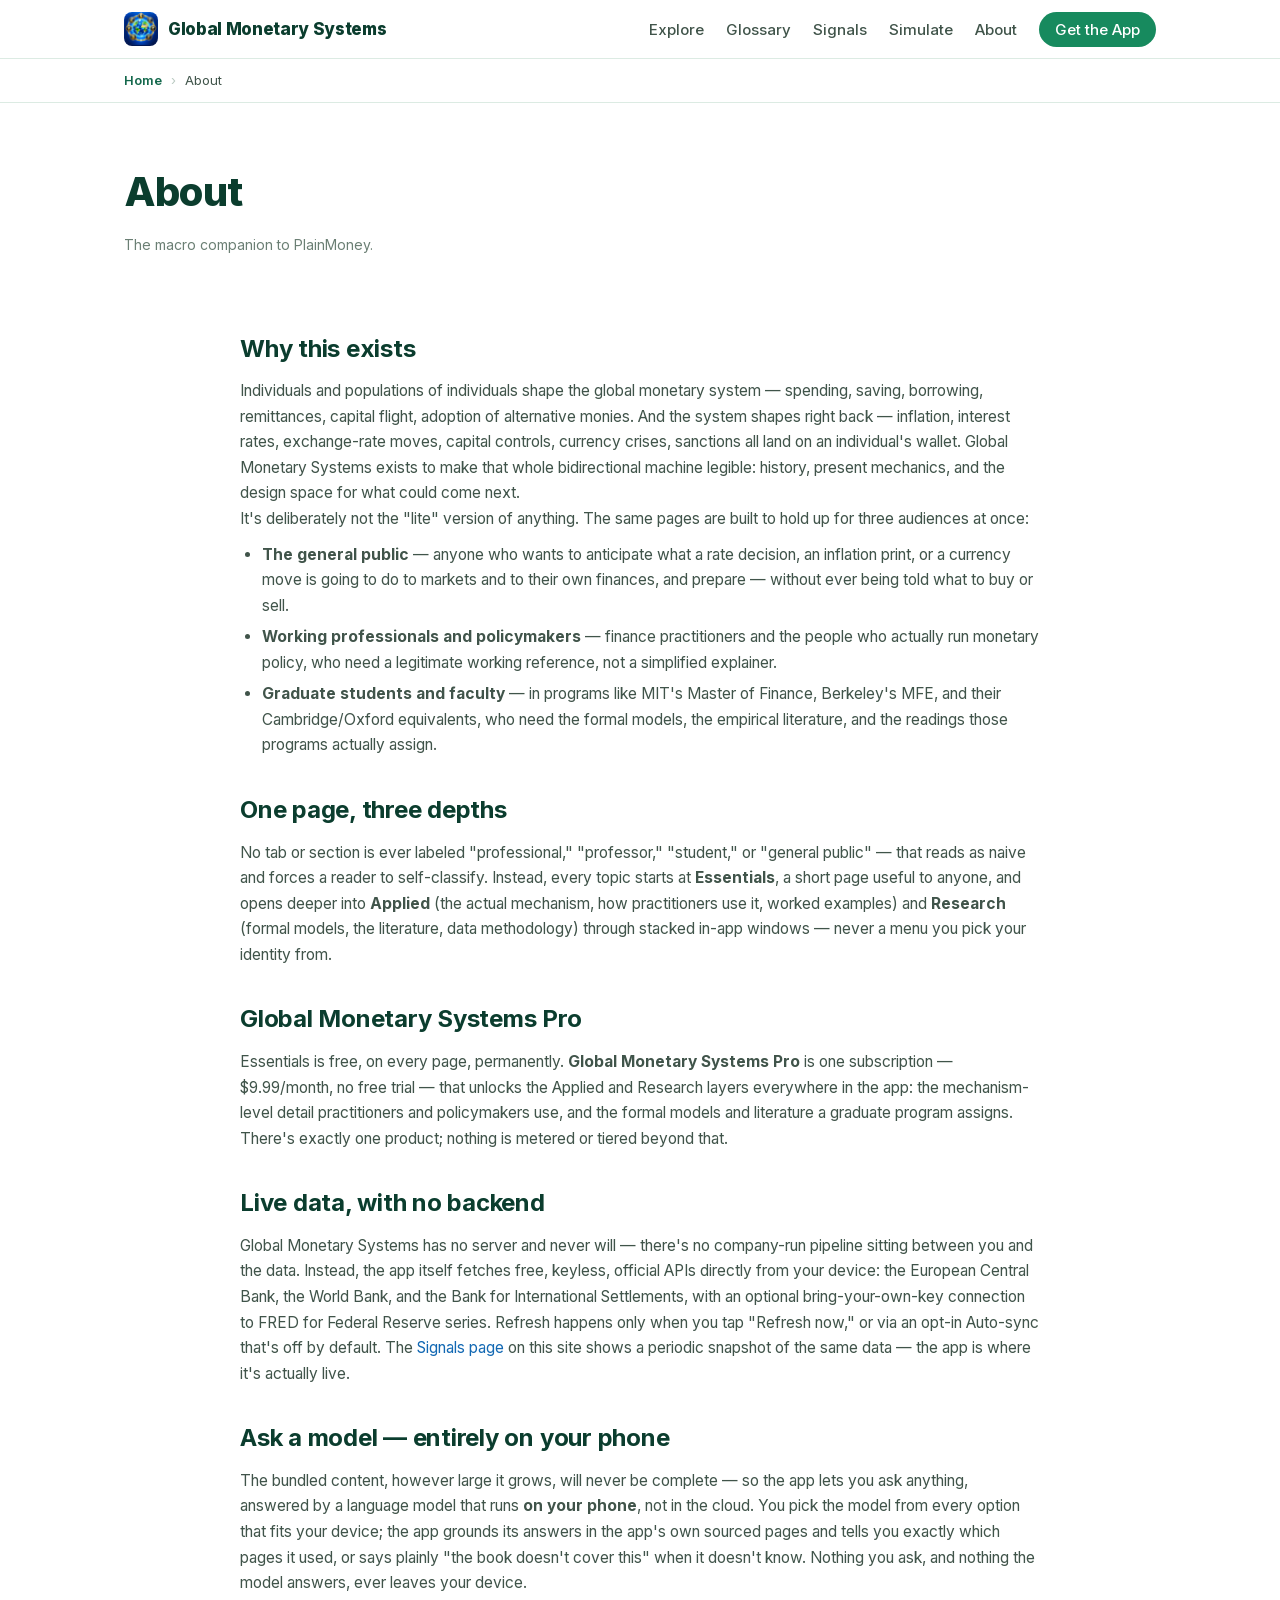
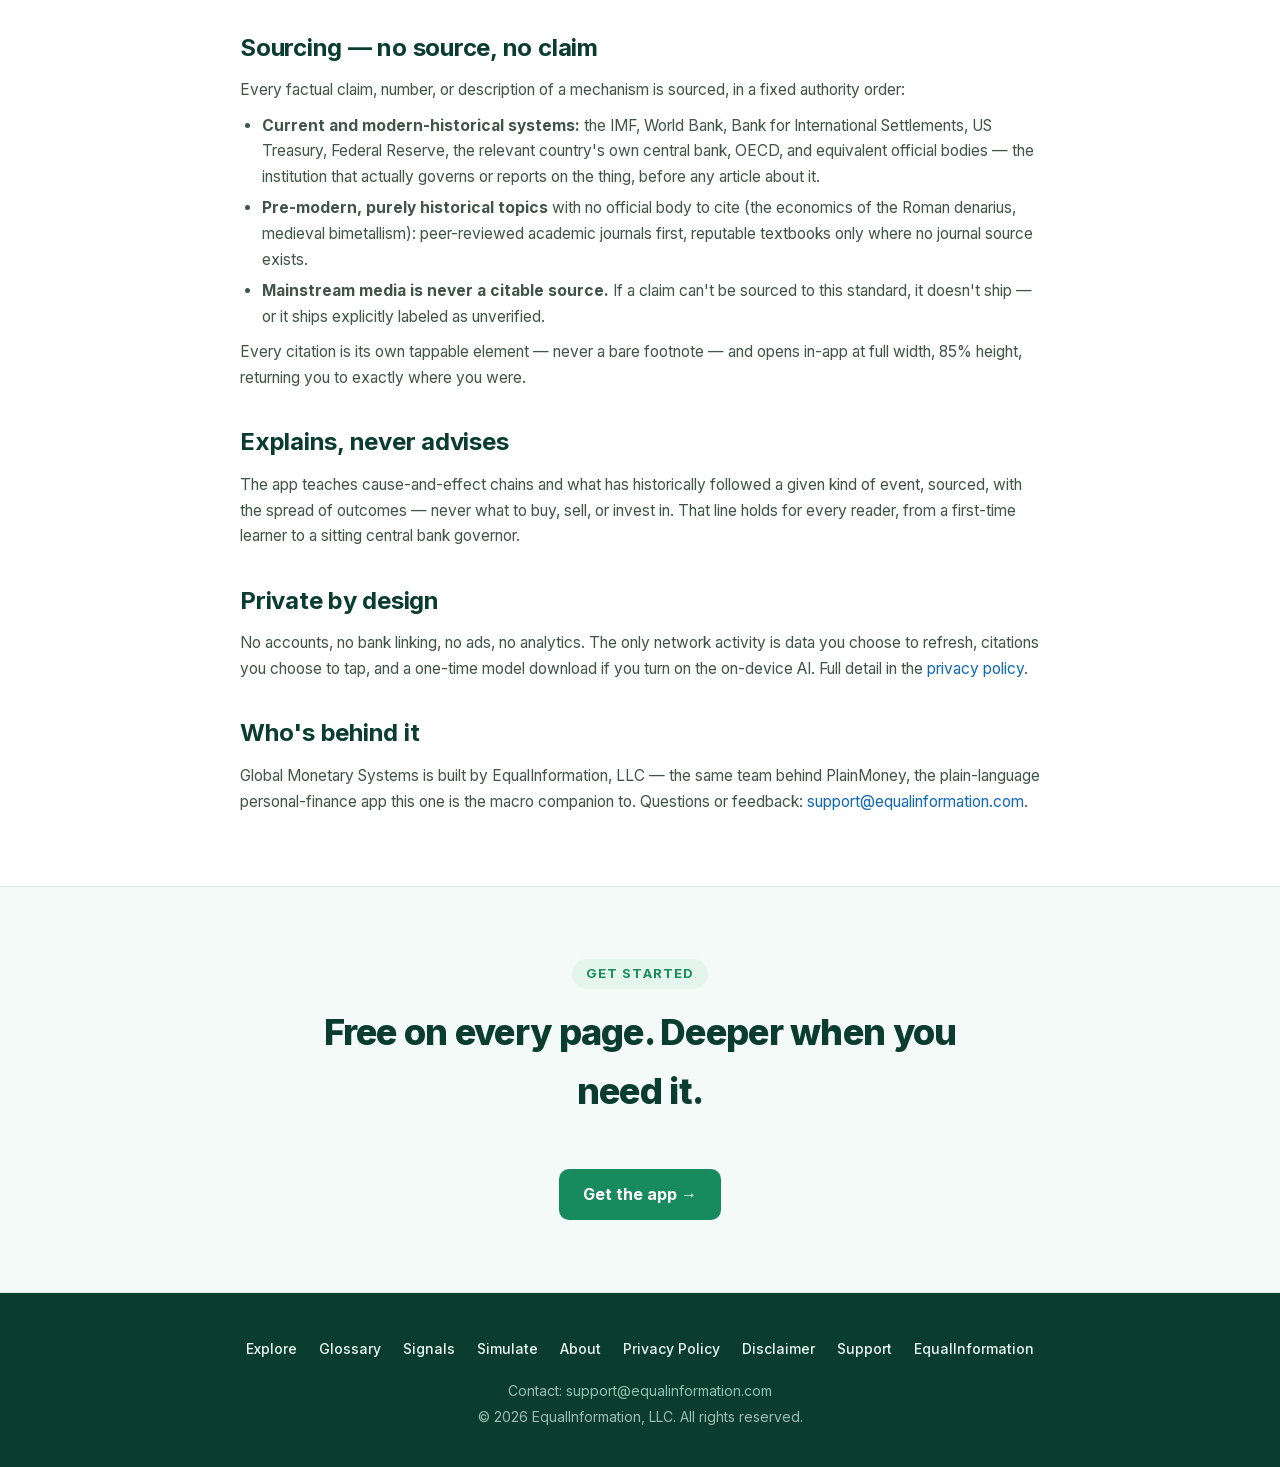
==== commit cdc9b23a: "Rename Flows -> Simulate and give it a real visual upgrade Per Bhim's review against PlainMoney's ow" ====
--- a/about/index.html
+++ b/about/index.html
@@ -31,7 +31,7 @@
             <li><a href="../explore/">Explore</a></li>
             <li><a href="../glossary/">Glossary</a></li>
             <li><a href="../signals/">Signals</a></li>
-            <li><a href="../flows/">Flows</a></li>
+            <li><a href="../simulate/">Simulate</a></li>
             <li><a href="./">About</a></li>
             <li><a href="../#download" class="nav-cta">Get the App</a></li>
         </ul>
@@ -176,7 +176,7 @@
             <li><a href="../explore/">Explore</a></li>
             <li><a href="../glossary/">Glossary</a></li>
             <li><a href="../signals/">Signals</a></li>
-            <li><a href="../flows/">Flows</a></li>
+            <li><a href="../simulate/">Simulate</a></li>
             <li><a href="./">About</a></li>
             <li><a href="../privacy/">Privacy Policy</a></li>
             <li><a href="../disclaimer/">Disclaimer</a></li>
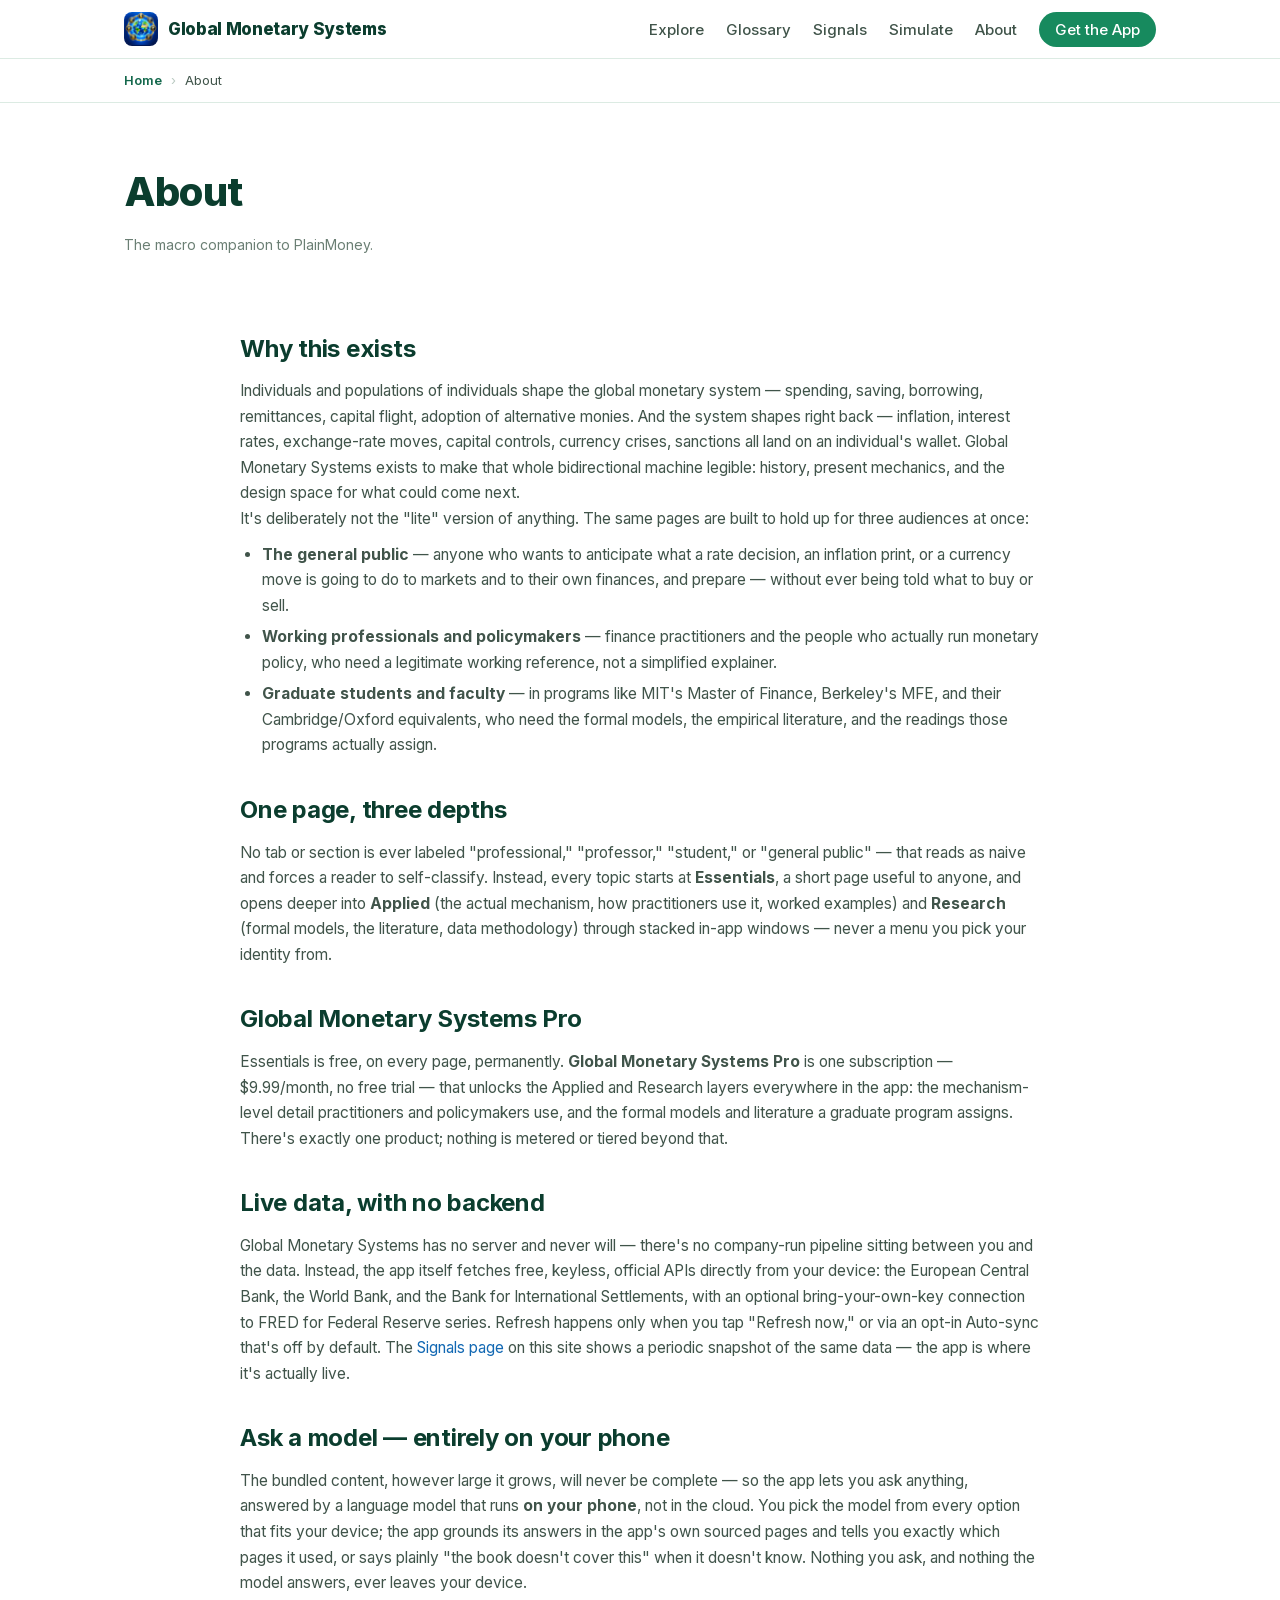
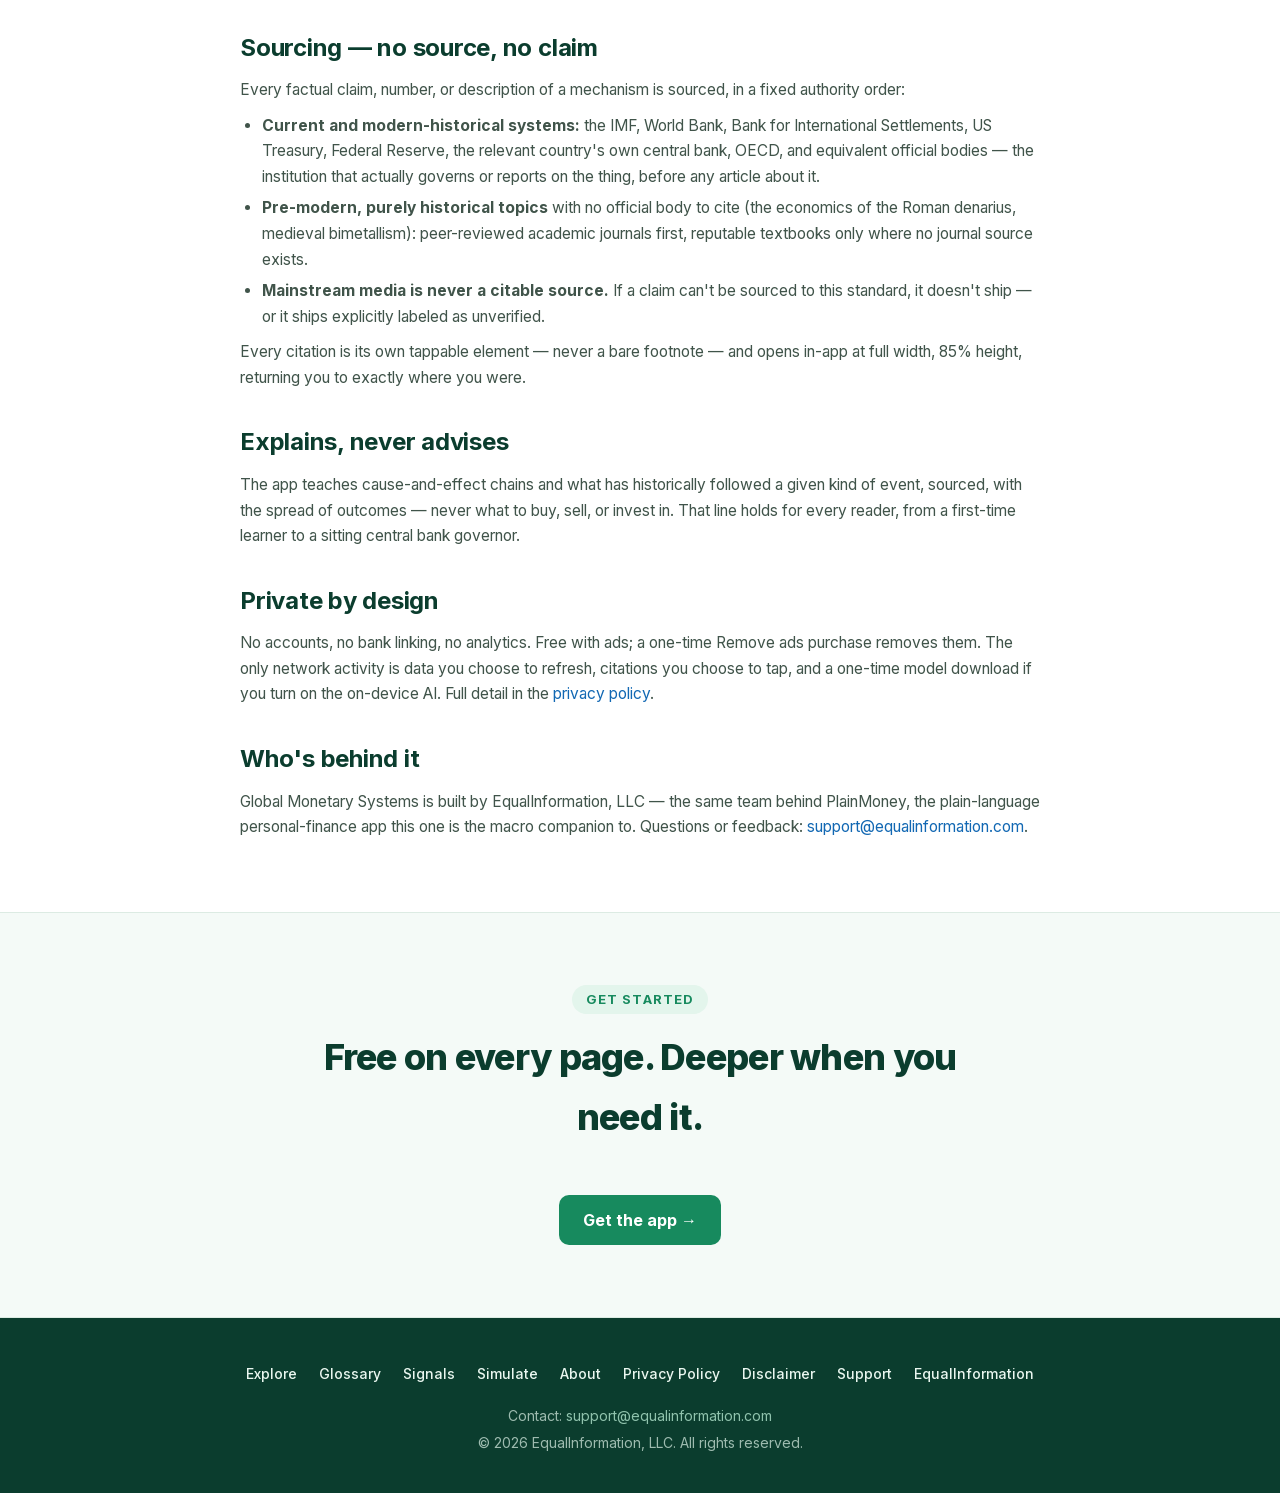
==== commit 846abefa: "Disclose ads (Google AdMob) and one-time Remove ads purchase; drop no-ads claims Co-Authored-By: Cla" ====
--- a/about/index.html
+++ b/about/index.html
@@ -146,7 +146,7 @@
 
     <h2>Private by design</h2>
     <p>
-        No accounts, no bank linking, no ads, no analytics. The only network activity is data
+        No accounts, no bank linking, no analytics. Free with ads; a one-time Remove ads purchase removes them. The only network activity is data
         you choose to refresh, citations you choose to tap, and a one-time model download if
         you turn on the on-device AI. Full detail in the <a href="../privacy/">privacy policy</a>.
     </p>
